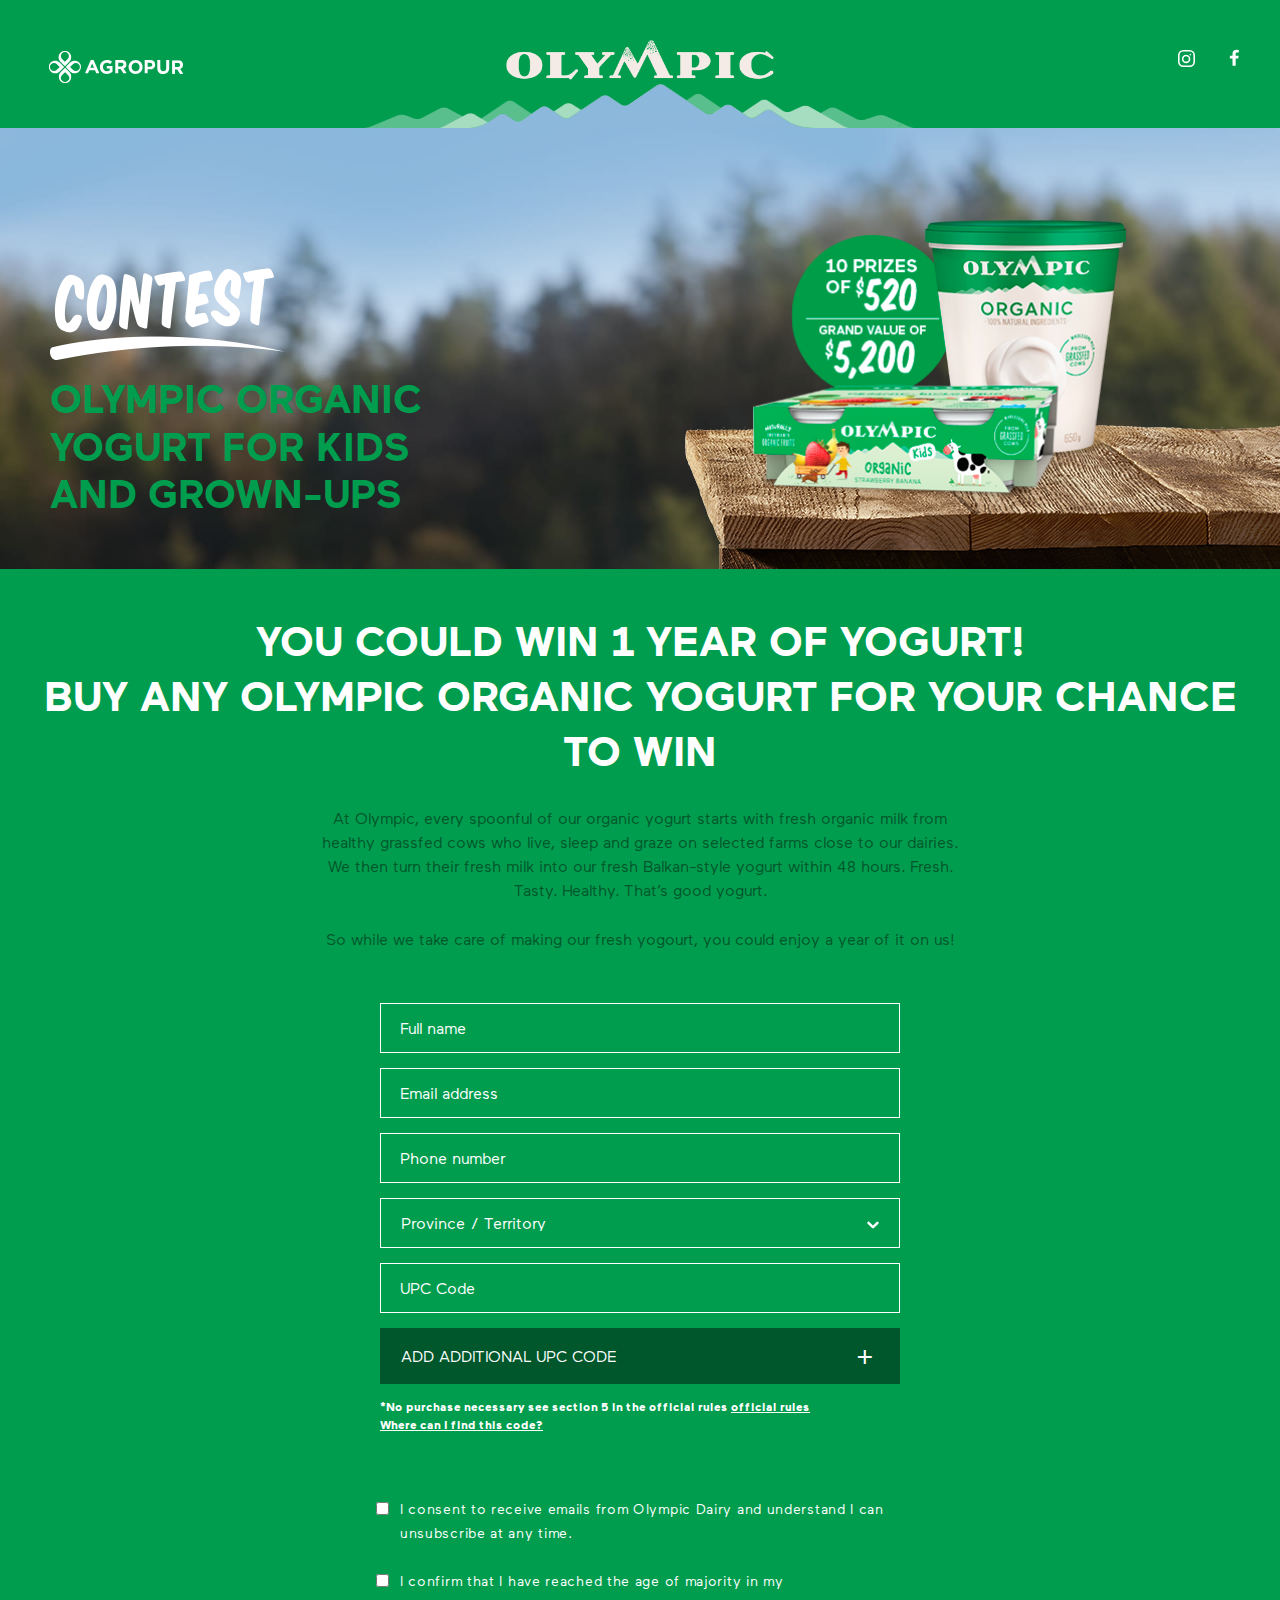
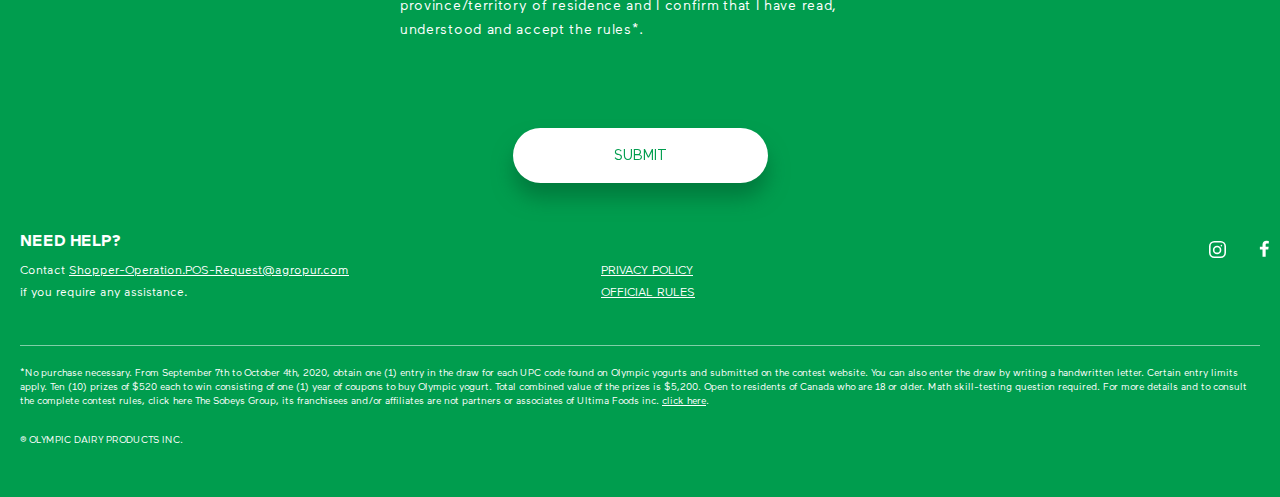
==== en/index.html @ 2773950c "update =)" ====
<!DOCTYPE html>
<html lang="en">
  <head>
  <!-- Global site tag (gtag.js) - Google Analytics -->
  <script async src="https://www.googletagmanager.com/gtag/js?id=UA-141666870-2"></script>
  <script>
    window.dataLayer = window.dataLayer || [];
    function gtag(){dataLayer.push(arguments);}
    gtag('js', new Date());

    gtag('config', 'UA-141666870-2');
  </script>

  <meta charset="utf-8">
  <meta http-equiv="X-UA-Compatible" content="IE=edge"/>
  <meta name="viewport" content="width=device-width, initial-scale=1"/>
  <meta name="description" content="You could win 1 year of yogurt!">
  <title>Olympic Organic - Win 1 year of yogurt!</title>

  <meta property="og:title" content="You could win 1 year of yogurt!"/>
  <meta property="og:description" content="Olympic Organic - Win 1 year of yogurt!"/>
  <meta property="og:url" content="">
  <meta property="og:type" content="article"/>
  <meta property="og:site_name" content="Olympic Organic - Win 1 year of yogurt!"/>
  <meta name="twitter:card" content="summary" />

  <link rel="stylesheet" href="../css/app.css"/>
  <link rel="icon" type="image/x-icon" href="../img/favicon.ico?v2"/>




  <script src="https://oss.maxcdn.com/html5shiv/3.7.3/html5shiv.min.js"></script>
  <script src="https://oss.maxcdn.com/respond/1.4.2/respond.min.js"></script>
  <script src="https://www.google.com/recaptcha/api.js?hl=en" async defer></script>

</head>


  <body>
    <section class="header-wrapper">

  <div class="header-content-wrapper">
    <div class="content header-content">
      <div class="logo-agropur">
        <svg
  width="192"
  height="46"
  xmlns="http://www.w3.org/2000/svg"
  xmlns:xlink="http://www.w3.org/1999/xlink"
>
  <defs>
    <path id="a" d="M.136.034h18.186V22H.136z"/>
    <path id="c" d="M.085.358h15.8v19.558H.085z"/>
  </defs>
  <g fill="none" fill-rule="evenodd">
    <path d="M43.331 16.636c-3.559-3.515-9.329-3.515-12.887 0L24 23l6.444 6.364c3.558 3.515 9.328 3.515 12.887 0a8.922 8.922 0 0 0 0-12.728m-8.832 10.438L30.375 23l4.124-4.073c2.278-2.25 5.972-2.25 8.25 0a5.71 5.71 0 0 1 0 8.147c-2.278 2.25-5.972 2.25-8.25 0M16.636 2.669c-3.515 3.559-3.515 9.329 0 12.887L23 22l6.364-6.444c3.515-3.559 3.515-9.328 0-12.887a8.922 8.922 0 0 0-12.728 0M27.074 11.5L23 15.625l-4.073-4.124c-2.25-2.278-2.25-5.972 0-8.25a5.71 5.71 0 0 1 8.147 0c2.25 2.278 2.25 5.97 0 8.249M2.669 29.364c3.559 3.515 9.329 3.515 12.887 0L22 23l-6.444-6.364c-3.558-3.515-9.328-3.515-12.887 0a8.921 8.921 0 0 0 0 12.728m8.832-10.438L15.625 23l-4.124 4.073c-2.278 2.25-5.972 2.25-8.25 0a5.71 5.71 0 0 1 0-8.147c2.278-2.25 5.972-2.25 8.25 0" fill="#FEFEFE"/>
    <g transform="translate(14 24)">
      <mask id="b" fill="#fff">
        <use xlink:href="#a"/>
      </mask>
      <path d="M15.658 19.335a9.102 9.102 0 0 0 0-12.867L9.23.034l-6.43 6.434a9.102 9.102 0 0 0 0 12.867 9.088 9.088 0 0 0 12.86 0M5.112 10.517L9.23 6.4l4.115 4.118a5.827 5.827 0 0 1 0 8.237 5.818 5.818 0 0 1-8.23 0 5.827 5.827 0 0 1 0-8.237" fill="#FEFEFE" mask="url(#b)"/>
    </g>
    <path d="M64.018 13L71.96 31.33a.483.483 0 0 1-.452.671h-3.705l-1.77-4.26h-8.179L56.087 32h-3.595a.483.483 0 0 1-.452-.671L59.982 13h4.036zm.495 11.049l-2.567-6.161-2.572 6.16h5.14zM73 23.055V23C73 17.504 77.183 13 82.904 13c3.402 0 5.453.941 7.422 2.654l-2.317 2.858a.475.475 0 0 1-.67.067c-1.315-1.055-2.57-1.657-4.569-1.657-3.023 0-5.425 2.737-5.425 6.023V23c0 3.538 2.375 6.133 5.722 6.133 1.51 0 2.86-.386 3.912-1.16V25.21h-4.182v-3.673H91v8.397C89.057 31.62 86.385 33 82.93 33 77.05 33 73 28.773 73 23.055M95 13h8.691c2.417 0 4.291.678 5.54 1.926 1.06 1.06 1.63 2.552 1.63 4.344v.055c0 3.065-1.656 4.993-4.075 5.887l4.129 6.033c.22.32-.01.755-.399.755h-3.973l-4.074-6.08h-3.287V32H95V13zm8.418 9.23c2.039 0 3.205-1.086 3.205-2.689v-.054c0-1.79-1.25-2.715-3.285-2.715h-4.156v5.457h4.236zM114 23.055V23c0-5.495 4.22-9.999 10.027-9.999 5.807 0 9.973 4.448 9.973 9.945V23C134 28.498 129.78 33 123.972 33c-5.805 0-9.972-4.449-9.972-9.945m15.672 0V23c0-3.314-2.364-6.077-5.7-6.077-3.332 0-5.644 2.707-5.644 6.023V23c0 3.316 2.364 6.077 5.699 6.077 3.334 0 5.645-2.707 5.645-6.02M137 13h7.743c4.522 0 7.257 2.687 7.257 6.569v.053c0 4.398-3.412 6.678-7.664 6.678h-3.166V32H137V13zm7.473 9.58c2.085 0 3.302-1.249 3.302-2.876v-.055c0-1.873-1.3-2.877-3.384-2.877h-3.221v5.809h3.303zM155 24.253V13h4.292v11.139c0 3.207 1.588 4.867 4.208 4.867 2.621 0 4.207-1.603 4.207-4.727V13H172v11.11c0 5.965-3.315 8.89-8.554 8.89-5.243 0-8.446-2.954-8.446-8.747" fill="#FEFEFE"/>
    <g transform="translate(176 13)">
        <mask id="d" fill="#fff">
          <use xlink:href="#c"/>
        </mask>
      <path d="M.085.358h8.582c2.387 0 4.238.698 5.473 1.982 1.046 1.091 1.609 2.628 1.609 4.472v.057c0 3.155-1.635 5.14-4.024 6.06l4.076 6.21c.217.33-.01.777-.394.777h-3.922l-4.026-6.259H4.213v6.26H.085V.357zm8.314 9.5c2.013 0 3.165-1.117 3.165-2.767v-.055c0-1.844-1.236-2.795-3.245-2.795H4.213V9.86H8.4z" fill="#FEFEFE" mask="url(#d)"/>
    </g>
  </g>
</svg>

      </div>

      <img
        class="hero-logo"
        src="../img/logo-olympic.png"
        alt="Olympic logo"
      >

      <div class="hero-nav">
        <a
          class="icon-ig"
          href="https://www.instagram.com/olympic_dairy/?hl=en"
          target="_blank"
        >
          <svg
  width="100%"
  height="100%"
  viewBox="0 0 32 32"
  preserveAspectRatio="xMaxYMax"
>
  <defs>
    <style>
      .white{ fill:#fff; }
    </style>
  </defs>
  <path class="white" d="M19.69,8H13.31A5.31,5.31,0,0,0,8,13.31v6.38A5.31,5.31,0,0,0,13.31,25h6.38A5.31,5.31,0,0,0,25,19.69V13.31A5.31,5.31,0,0,0,19.69,8Zm3.72,11.69a3.74,3.74,0,0,1-3.72,3.72H13.31a3.74,3.74,0,0,1-3.72-3.72V13.31a3.74,3.74,0,0,1,3.72-3.72h6.38a3.74,3.74,0,0,1,3.72,3.72Z"/>
  <path class="white" d="M16.11,12.64a4.25,4.25,0,1,0,4.25,4.25A4.25,4.25,0,0,0,16.11,12.64Zm0,6.9a2.66,2.66,0,1,1,2.66-2.65A2.65,2.65,0,0,1,16.11,19.54Z"/>
  <circle class="white" cx="20.36" cy="12.64" r="0.77"/>
</svg>

        </a>
        <a
          class="icon-fb"
          href="https://www.facebook.com/OlympicDairy"
          target="_blank"
        >
          <svg
  width="100%"
  height="100%"
  viewBox="0 0 32 32"
  preserveAspectRatio="xMaxYMax"
>
  <defs>
    <style>
      .white { fill:#fff; fill-rule:evenodd; }
    </style>
  </defs>
  <path class="white" d="M20.8,7.9v2.54H19.18c-1.27,0-1.51.56-1.51,1.38v1.82h3l-.41,2.85H17.67v7.29H14.51v-7.3H11.88V13.64h2.63v-2.1c0-2.43,1.6-3.76,3.94-3.76a20.89,20.89,0,0,1,2.35.12Z"/>
</svg>

        </a>
      </div>
    </div>
  </div>


  <div class="content">

    <div
      class="k-thx-bye d-none"
      data-confirmation
    >
      <h1 class="confirmation-heading">
        <img
          class="thank-you-raster"
          src="../img/hero-thank-you.png"
          alt="Thank you for your entry"
        />
      </h1>
      <div class="confirmation-subheading">
        Your inscription is being submitted. Good luck!
      </div>
      <a
        class="agropur-btn discover-cta"
        href="https://www.olympicdairy.com/home"
      >
        Purchase more Olympic Organic yogurt for even more chances to win
      </a>
    </div>

  </div>


  <div class="products-display">

    <div data-toggle class="hero-wrapper">
      <h1 class="hero-heading">
        <img
          class="hero-heading-img"
          src="../img/hero-banner-heading01.png"
          alt="olympic organic yogurt for kids and grown-ups"
        >
        <span>
          olympic organic yogurt for kids and grown-ups
        </span>
      </h1>
    </div>
    <div class="yogurt-pots-container">
      <img
        class="yogurt-pots"
        src="../img/hero-banner-products02.png"
        alt="Pots of Olympic yogurt aligned on wooden planks"
      />
      <div class="planks"></div>
    </div>
  </div>

</section>


    <section class="content tagline-container" data-toggle>
  <div class="tagline tagline-01">
    YOU COULD WIN 1 YEAR OF YOGURT!
  </div>
  <div class="tagline tagline-02">
    BUY ANY OLYMPIC ORGANIC YOGURT FOR YOUR CHANCE TO WIN
  </div>
  <div class="tagline tagline-03">

  </div>


  <p class="long-tagline">
    At Olympic, every spoonful of our organic yogurt starts with fresh organic milk from healthy grassfed cows who live, sleep and graze on selected farms close to our dairies. We then turn their fresh milk into our fresh Balkan-style yogurt within 48 hours. Fresh. Tasty. Healthy. That’s good yogurt.
  </p>
   <p class="long-tagline">
    So while we take care of making our fresh yogourt, you could enjoy a year of it on us!
  </p>
  <p class="long-tagline long-tagline-01">

  </p>
  <p class="long-tagline long-tagline-02">

  </p>
</section>


    <section class="content form-wrapper" data-toggle>
      <div class="form container">
        <form
  id="contestForm"
  name="olympicContestForm"
  class="validate"
  autocomplete="off"
  action="/"
  method="POST"
  data-num-upc-fields-visible="1"
  data-netlify-recaptcha="true"
  data-netlify="true"
>

  <fieldset class="form-group col-12 p-md-0">
    <input
      type="text"
      id="fullName"
      name="fullName"
      class="form-control"
      required
    >
    <label class="form-control-placeholder" for="fullName">Full name</label>
  </fieldset>



  <fieldset class="form-group col-12 p-md-0">
    <input
      type="email"
      id="emailAddress"
      name="emailAddress"
      class="form-control email"
      required
    >
    <label class="form-control-placeholder" for="emailAddress">Email address</label>
  </fieldset>



  <fieldset class="form-group col-12 p-md-0">
    <input
      type="text"
      id="phoneNumber"
      name="phoneNumber"
      class="form-control"
      pattern="^[\+]?[(]?[0-9]{3}[)]?[-\s\.]?[0-9]{3}[-\s\.]?[0-9]{4,6}$"
      title="Invalid phone number"
      required
    >
    <label class="form-control-placeholder" for="phoneNumber">Phone number</label>
  </fieldset>



  <fieldset class="form-group col-12 p-md-0">
    <select
      id="provinceName"
      name="province"
      class="form-control province-select"
      required
    >
      <option selected="selected" disabled="disabled" value="">
        Province / Territory
      </option>
      <option value="AB">Alberta</option>
      <option value="BC">British Columbia</option>
      <option value="MB">Manitoba</option>
      <option value="NB">New Brunswick</option>
      <option value="NL">Newfoundland and Labrador</option>
      <option value="NS">Nova Scotia</option>
      <option value="ON">Ontario</option>
      <option value="PE">Prince Edward Island</option>
      <option value="SK">Saskatchewan</option>
      <option value="NT">Northwest Territories</option>
      <option value="NU">Nunavut</option>
      <option value="YT">Yukon</option>
      <option value="QC">Quebec</option>
    </select>
  </fieldset>



  <fieldset class="form-group col-12 p-md-0">
    <input
      type="text"
      id="upcCode0"
      name="upcCode0"
      class="form-control upc-code-input"
      required
      aria-describedby="upcDescription"
    >
    <label
      class="form-control-placeholder"
      for="upcCode0"
    >UPC Code</label>
    <div id="upcDescription" class="sr-only">The UPC code is located on the packaging of your Olympic Organic product as seen in the image below.  The exact location may vary based on the item of purchase. Simply copy all 12 numbers into the entry form.</div>
  </fieldset>



  <div
    id="additionalUpcContainer"
    class="form-group col-12 p-md-0"
  >
    <fieldset
      class="form-group col-12 p-x-0 mt4 hidden-upc"
      id="hiddenUPC1"
    >
      <input
        type="text"
        id="upcCode1"
        name="upcCode1"
        class="form-control upc-code-input"
        aria-describedby="upcDescription"
      >
      <label
        class="form-control-placeholder"
        for="upcCode1"
      >Additional UPC Code #1</label>
    </fieldset>
    <fieldset
      class="form-group col-12 p-x-0 mt4 hidden-upc"
      id="hiddenUPC2"
    >
      <input
        type="text"
        id="upcCode2"
        name="upcCode2"
        class="form-control upc-code-input"
        aria-describedby="upcDescription"
      >
      <label
        class="form-control-placeholder"
        for="upcCode2"
      >Additional UPC Code #2</label>
    </fieldset>
    <fieldset
      class="form-group col-12 p-x-0 mt4 hidden-upc"
      id="hiddenUPC3"
    >
      <input
        type="text"
        id="upcCode3"
        name="upcCode3"
        class="form-control upc-code-input"
        aria-describedby="upcDescription"
      >
      <label
        class="form-control-placeholder"
        for="upcCode3"
      >Additional UPC Code #3</label>
    </fieldset>
  </div>
  <fieldset
    class="form-group col-12 p-md-0"
    id="addUpcCodeContainer"
  >
    <button
      type="button"
      id="addUpcCode"
      class="btn agropur-btn add-upc-code-btn"
    >
      <span class="label">Add additional UPC code</span>
      <span class="plus-icon">+</span>
    </button>
  </fieldset>



  <div class="form-group col-12 p-md-0 additional-help">
    <div
      id="upcCodeHelp"
      class="no-purchase-necessary"
    >
      *No purchase necessary see section 5 in the official rules
      <a href="/files/olympic-contest-rules-en.pdf">official rules</a>
    </div>
    <div
      tabindex="0"
      class="help-message"
      data-toggle="tooltip"
      data-placement="bottom"
      title="The UPC code is located on the packaging of your Olympic Organic product as seen in the image below.  The exact location may vary based on the item of purchase. Simply copy all 12 numbers into the entry form. <br><div class='text-center pt-3'><img src='../img/upc.png' /></span> "
    >Where can I find this code?</div>
  </div>



  <div class="captcha-container">
    <div
      id="gRecaptcha"
      class="g-recaptcha"
      data-sitekey="6Lf3IbAUAAAAAP-q4TpZBT5dZRCLkTZSFWK0sGec"
      data-theme="dark"
    ></div>
    <div class="captcha-error error-message">
      This field is required
    </div>
  </div>



  <fieldset class="check-container col-12 px-md-0">

    <div class="form-check">
      <input
        type="checkbox"
        id="subscribeCheck"
        name="subscribeCheck"
        value="true"
        class="form-check-input"
      />
      <label class="form-check-label" for="subscribeCheck">
        I consent to receive emails from Olympic Dairy and understand I can unsubscribe at any time.
      </label>
    </div>



    <div class="form-check">
      <input
        type="checkbox"
        id="rulesCheck"
        name="rulesCheck"
        value="true"
        class="form-check-input"
        required
      />
      <label class="form-check-label" for="rulesCheck">
        I confirm that I have reached the age of majority in my province/territory of residence and I confirm that I have read, understood and accept the rules*.
      </label>
    </div>

  </fieldset>



  <input
    class="hidden"
    type="text"
    id="language"
    name="language"
    value="en"
  />



  <div class="form-group col-12 p-md-0 submit-entry-container">
    <button
      type="submit"
      id="submitEntry"
      class="btn agropur-btn"
    >Submit</button>
  </div>

</form>

      </div>
    </section>

    <footer class="footer-wrapper">
  <div class="content">

    <div class="footer-nav">


      <div class="footer-column col-40-percent need-help-col">
        <h2 class="need-help-heading">Need help?</h2>
        <small class="need-help-text">
          <span>Contact <a href="mailto:Shopper-Operation.POS-Request@agropur.com">Shopper-Operation.POS-Request@agropur.com</a></span>
          <span>if you require any assistance.</span>
        </small>
      </div>



      <div class="footer-column col-40-percent admin-links">
        <ul class="link-list">
          <li class="list-item">
            <a href="https://www.olympicdairy.com/privacy" class="footer-link" target="_blank">Privacy Policy</a>
          </li>
          <li class="list-item">
            <a href="/files/olympic-contest-rules-en.pdf" class="footer-link">Official Rules</a>
          </li>
        </ul>
      </div>



      <div class="footer-column col-20-percent social-col">
        <ul class="link-list">
          <li class="list-item">
            <a
              href="https://www.instagram.com/olympic_dairy/?hl=en"
              target="_blank"
              class="social-link"
            >
              <svg
  width="100%"
  height="100%"
  viewBox="0 0 32 32"
  preserveAspectRatio="xMaxYMax"
>
  <defs>
    <style>
      .white{ fill:#fff; }
    </style>
  </defs>
  <path class="white" d="M19.69,8H13.31A5.31,5.31,0,0,0,8,13.31v6.38A5.31,5.31,0,0,0,13.31,25h6.38A5.31,5.31,0,0,0,25,19.69V13.31A5.31,5.31,0,0,0,19.69,8Zm3.72,11.69a3.74,3.74,0,0,1-3.72,3.72H13.31a3.74,3.74,0,0,1-3.72-3.72V13.31a3.74,3.74,0,0,1,3.72-3.72h6.38a3.74,3.74,0,0,1,3.72,3.72Z"/>
  <path class="white" d="M16.11,12.64a4.25,4.25,0,1,0,4.25,4.25A4.25,4.25,0,0,0,16.11,12.64Zm0,6.9a2.66,2.66,0,1,1,2.66-2.65A2.65,2.65,0,0,1,16.11,19.54Z"/>
  <circle class="white" cx="20.36" cy="12.64" r="0.77"/>
</svg>

            </a>
          </li>
          <li class="list-item">
            <a
              href="https://www.facebook.com/OlympicDairy"
              target="_blank"
              class="social-link"
            >
              <svg
  width="100%"
  height="100%"
  viewBox="0 0 32 32"
  preserveAspectRatio="xMaxYMax"
>
  <defs>
    <style>
      .white { fill:#fff; fill-rule:evenodd; }
    </style>
  </defs>
  <path class="white" d="M20.8,7.9v2.54H19.18c-1.27,0-1.51.56-1.51,1.38v1.82h3l-.41,2.85H17.67v7.29H14.51v-7.3H11.88V13.64h2.63v-2.1c0-2.43,1.6-3.76,3.94-3.76a20.89,20.89,0,0,1,2.35.12Z"/>
</svg>

            </a>
          </li>
        </ul>
      </div>


    </div>

    <div class="footer-small-print-container">
      <small class="footer-small-print">
         *No purchase necessary. From September 7th to October 4th, 2020, obtain one (1) entry in the draw for each UPC code found on Olympic yogurts and submitted on the contest website. You can also enter the draw by writing a handwritten letter. Certain entry limits apply. Ten (10) prizes of $520 each to win consisting of one (1) year of coupons to buy Olympic yogurt. Total combined value of the prizes is $5,200. Open to residents of Canada who are 18 or older. Math skill-testing question required. For more details and to consult the complete contest rules, click here The Sobeys Group, its franchisees and/or affiliates are not partners or associates of Ultima Foods inc. <a href="/files/olympic-contest-rules-en.pdf">click here</a>.
      </small>
      <small class="footer-copyrights">
        ® Olympic Dairy Products Inc.
      </small>
    </div>

  </div>
</footer>


    <script src="../js/vendor.js"></script>
    <script src="../js/app.js"></script>
  </body>
</html>
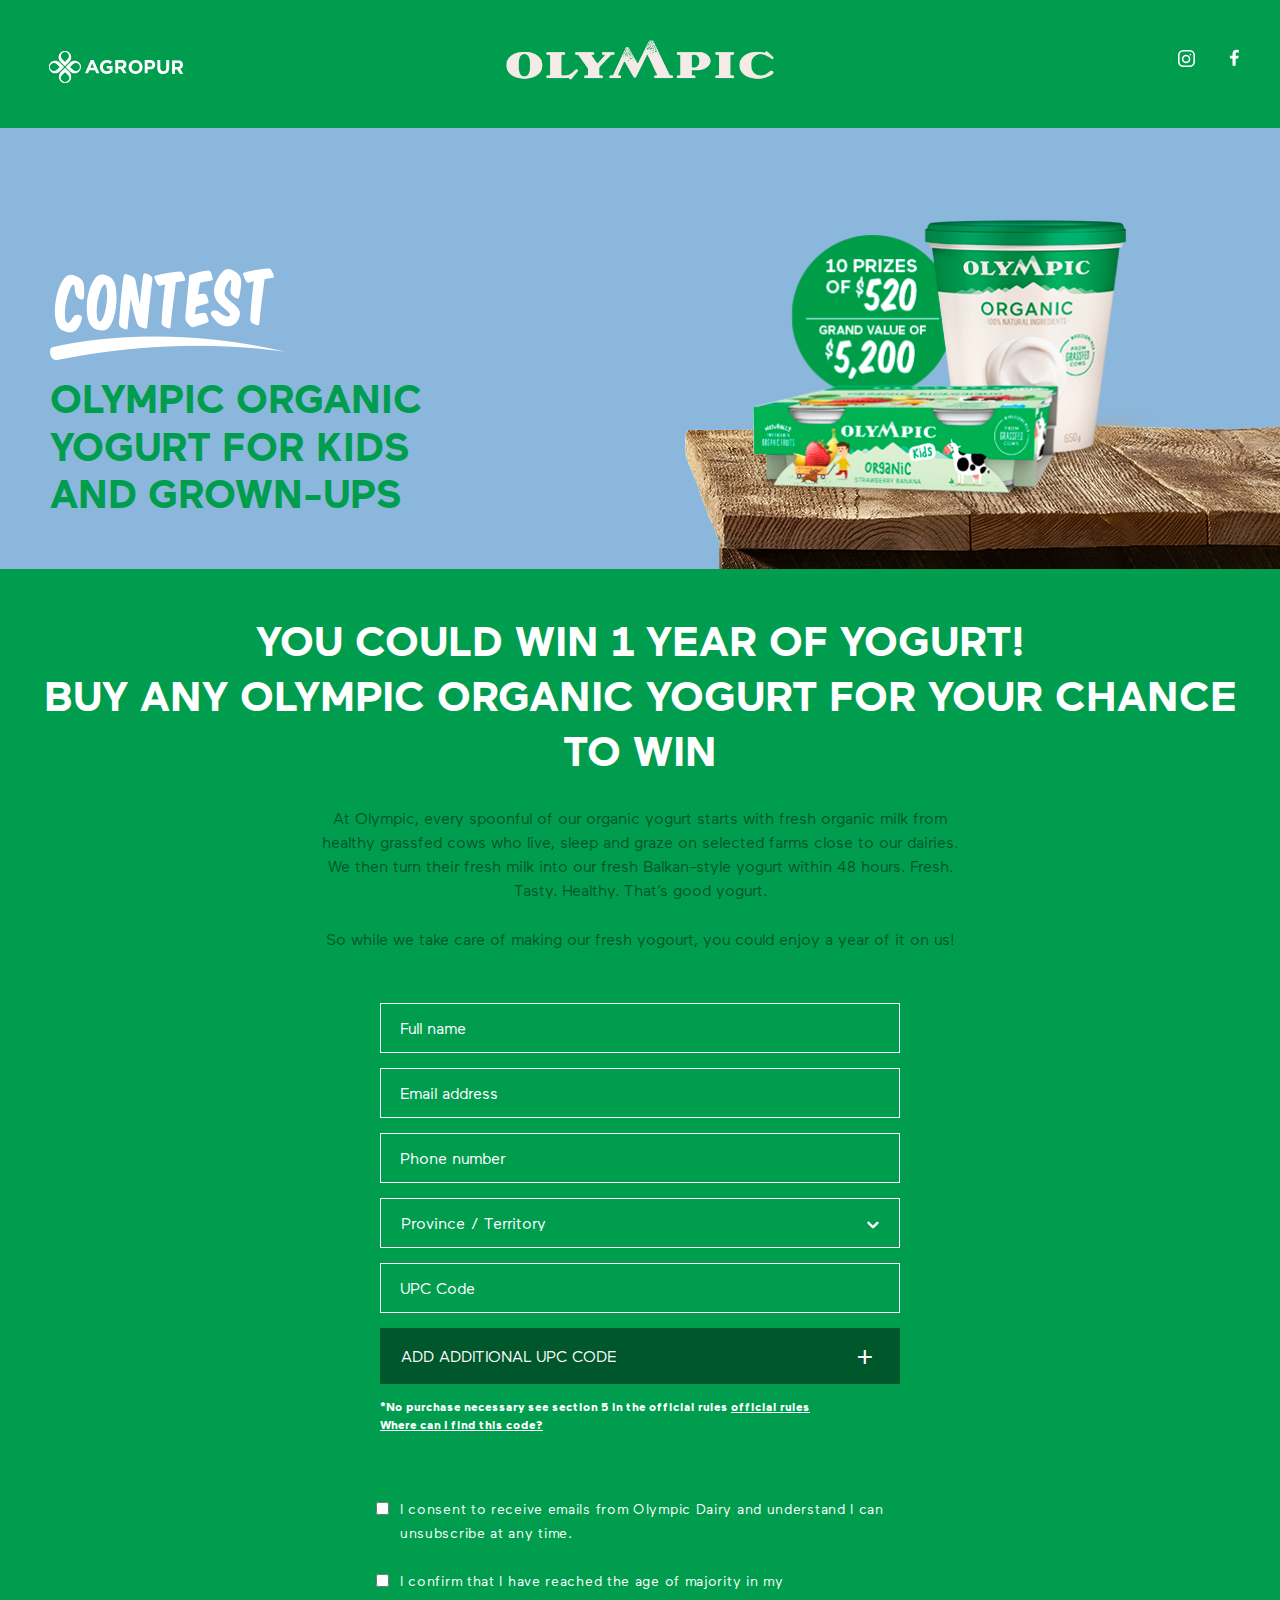
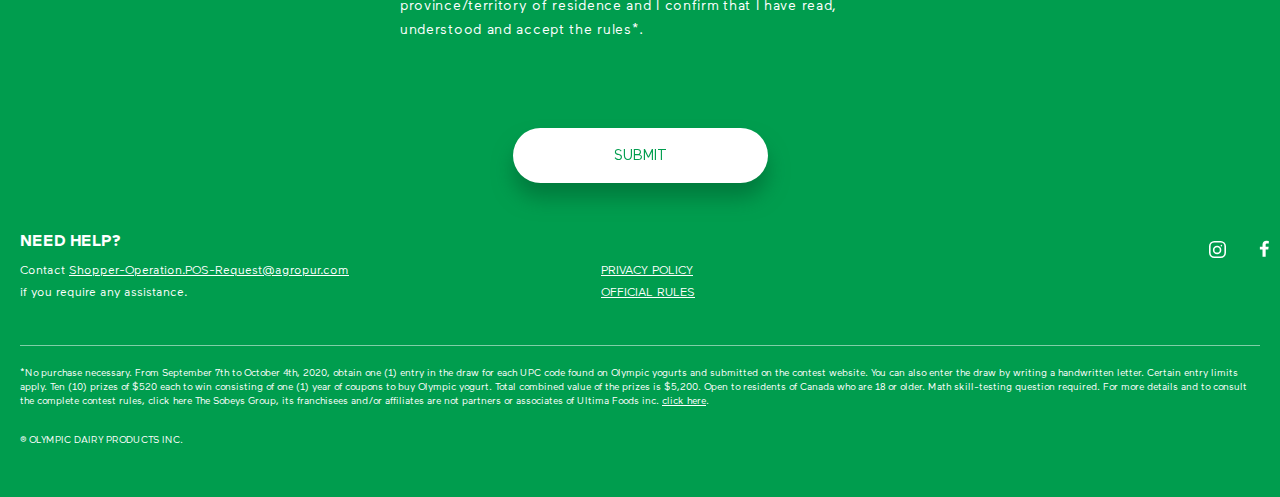
==== commit 9304a8e8: "updated =)" ====
--- a/en/index.html
+++ b/en/index.html
@@ -27,19 +27,19 @@
   <link rel="stylesheet" href="../css/app.css"/>
   <link rel="icon" type="image/x-icon" href="../img/favicon.ico?v2"/>
 
-
-
-
+  
+  
+  
   <script src="https://oss.maxcdn.com/html5shiv/3.7.3/html5shiv.min.js"></script>
   <script src="https://oss.maxcdn.com/respond/1.4.2/respond.min.js"></script>
   <script src="https://www.google.com/recaptcha/api.js?hl=en" async defer></script>
-
+  
 </head>
 
 
   <body>
     <section class="header-wrapper">
-
+  
   <div class="header-content-wrapper">
     <div class="content header-content">
       <div class="logo-agropur">
@@ -125,10 +125,10 @@
       </div>
     </div>
   </div>
-
+  
 
   <div class="content">
-
+    
     <div
       class="k-thx-bye d-none"
       data-confirmation
@@ -150,12 +150,12 @@
         Purchase more Olympic Organic yogurt for even more chances to win
       </a>
     </div>
-
-  </div>
-
-
+    
+  </div>
+
+  
   <div class="products-display">
-
+    
     <div data-toggle class="hero-wrapper">
       <h1 class="hero-heading">
         <img
@@ -177,7 +177,7 @@
       <div class="planks"></div>
     </div>
   </div>
-
+  
 </section>
 
 
@@ -189,7 +189,7 @@
     BUY ANY OLYMPIC ORGANIC YOGURT FOR YOUR CHANCE TO WIN
   </div>
   <div class="tagline tagline-03">
-
+    
   </div>
 
 
@@ -200,10 +200,10 @@
     So while we take care of making our fresh yogourt, you could enjoy a year of it on us!
   </p>
   <p class="long-tagline long-tagline-01">
-
+    
   </p>
   <p class="long-tagline long-tagline-02">
-
+    
   </p>
 </section>
 
@@ -221,7 +221,7 @@
   data-netlify-recaptcha="true"
   data-netlify="true"
 >
-
+  
   <fieldset class="form-group col-12 p-md-0">
     <input
       type="text"
@@ -232,9 +232,9 @@
     >
     <label class="form-control-placeholder" for="fullName">Full name</label>
   </fieldset>
-
-
-
+  
+
+  
   <fieldset class="form-group col-12 p-md-0">
     <input
       type="email"
@@ -245,9 +245,9 @@
     >
     <label class="form-control-placeholder" for="emailAddress">Email address</label>
   </fieldset>
-
-
-
+  
+
+  
   <fieldset class="form-group col-12 p-md-0">
     <input
       type="text"
@@ -260,9 +260,9 @@
     >
     <label class="form-control-placeholder" for="phoneNumber">Phone number</label>
   </fieldset>
-
-
-
+  
+
+  
   <fieldset class="form-group col-12 p-md-0">
     <select
       id="provinceName"
@@ -288,9 +288,9 @@
       <option value="QC">Quebec</option>
     </select>
   </fieldset>
-
-
-
+  
+
+  
   <fieldset class="form-group col-12 p-md-0">
     <input
       type="text"
@@ -306,9 +306,9 @@
     >UPC Code</label>
     <div id="upcDescription" class="sr-only">The UPC code is located on the packaging of your Olympic Organic product as seen in the image below.  The exact location may vary based on the item of purchase. Simply copy all 12 numbers into the entry form.</div>
   </fieldset>
-
-
-
+  
+
+  
   <div
     id="additionalUpcContainer"
     class="form-group col-12 p-md-0"
@@ -375,9 +375,9 @@
       <span class="plus-icon">+</span>
     </button>
   </fieldset>
-
-
-
+  
+
+  
   <div class="form-group col-12 p-md-0 additional-help">
     <div
       id="upcCodeHelp"
@@ -394,9 +394,9 @@
       title="The UPC code is located on the packaging of your Olympic Organic product as seen in the image below.  The exact location may vary based on the item of purchase. Simply copy all 12 numbers into the entry form. <br><div class='text-center pt-3'><img src='../img/upc.png' /></span> "
     >Where can I find this code?</div>
   </div>
-
-
-
+  
+
+  
   <div class="captcha-container">
     <div
       id="gRecaptcha"
@@ -408,11 +408,11 @@
       This field is required
     </div>
   </div>
-
-
-
+  
+
+  
   <fieldset class="check-container col-12 px-md-0">
-
+    
     <div class="form-check">
       <input
         type="checkbox"
@@ -425,9 +425,9 @@
         I consent to receive emails from Olympic Dairy and understand I can unsubscribe at any time.
       </label>
     </div>
-
-
-
+    
+
+    
     <div class="form-check">
       <input
         type="checkbox"
@@ -441,11 +441,11 @@
         I confirm that I have reached the age of majority in my province/territory of residence and I confirm that I have read, understood and accept the rules*.
       </label>
     </div>
-
-  </fieldset>
-
-
-
+    
+  </fieldset>
+  
+
+  
   <input
     class="hidden"
     type="text"
@@ -453,9 +453,9 @@
     name="language"
     value="en"
   />
-
-
-
+  
+
+  
   <div class="form-group col-12 p-md-0 submit-entry-container">
     <button
       type="submit"
@@ -463,7 +463,7 @@
       class="btn agropur-btn"
     >Submit</button>
   </div>
-
+  
 </form>
 
       </div>
@@ -474,7 +474,7 @@
 
     <div class="footer-nav">
 
-
+      
       <div class="footer-column col-40-percent need-help-col">
         <h2 class="need-help-heading">Need help?</h2>
         <small class="need-help-text">
@@ -482,9 +482,9 @@
           <span>if you require any assistance.</span>
         </small>
       </div>
-
-
-
+      
+
+      
       <div class="footer-column col-40-percent admin-links">
         <ul class="link-list">
           <li class="list-item">
@@ -495,9 +495,9 @@
           </li>
         </ul>
       </div>
-
-
-
+      
+
+      
       <div class="footer-column col-20-percent social-col">
         <ul class="link-list">
           <li class="list-item">
@@ -548,7 +548,7 @@
           </li>
         </ul>
       </div>
-
+      
 
     </div>
 
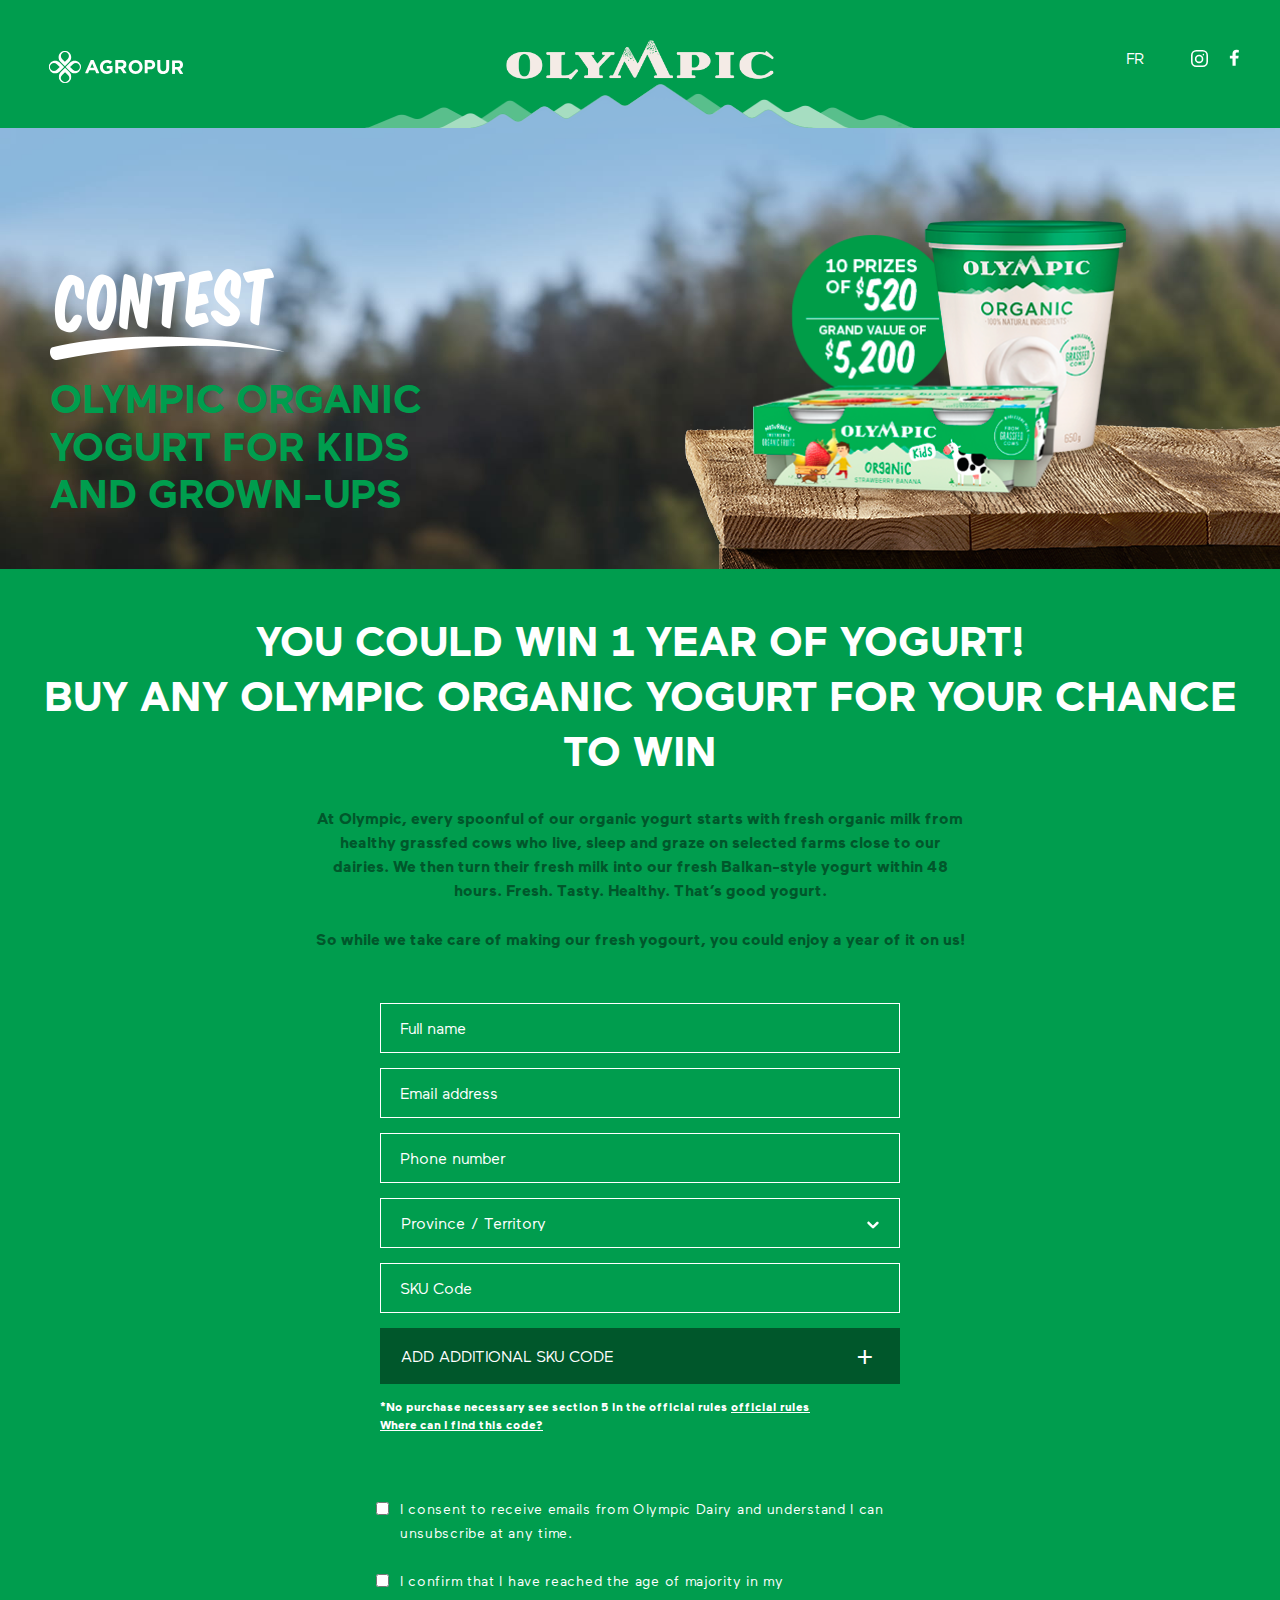
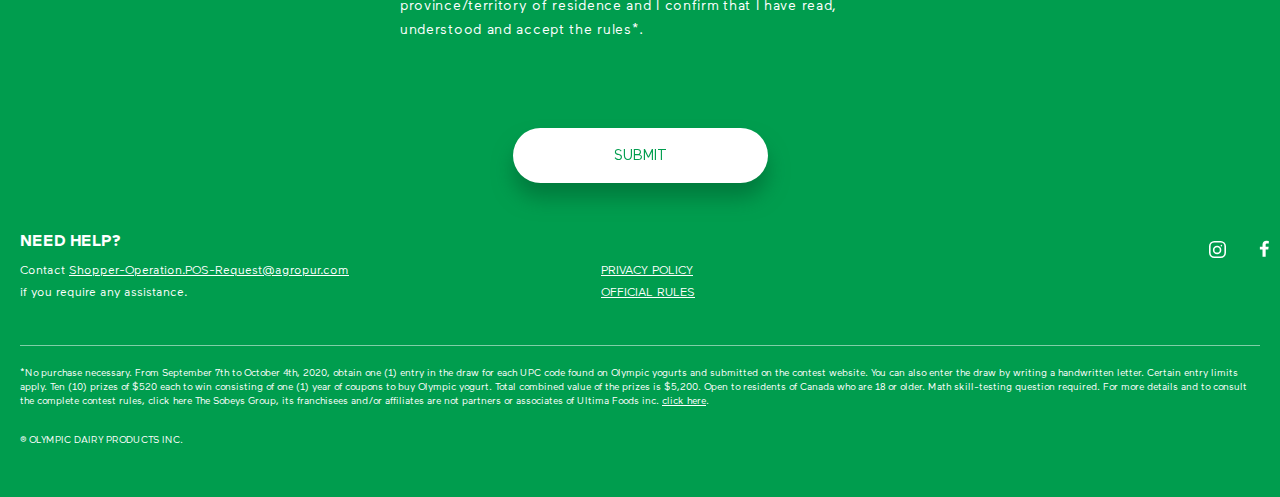
==== commit 0fbdd528: "Update" ====
--- a/en/index.html
+++ b/en/index.html
@@ -73,13 +73,18 @@
 
       </div>
 
+    <a href=" https://www.olympicdairy.com/home">
       <img
         class="hero-logo"
-        src="../img/logo-olympic.png"
+        src="/img/logo-olympic.png"
         alt="Olympic logo"
       >
+    </a>
 
       <div class="hero-nav">
+        <a class="text-link" href="/fr">
+        FR
+        </a>
         <a
           class="icon-ig"
           href="https://www.instagram.com/olympic_dairy/?hl=en"
@@ -136,7 +141,7 @@
       <h1 class="confirmation-heading">
         <img
           class="thank-you-raster"
-          src="../img/hero-thank-you.png"
+          src="/img/hero-thank-you.png"
           alt="Thank you for your entry"
         />
       </h1>
@@ -160,7 +165,7 @@
       <h1 class="hero-heading">
         <img
           class="hero-heading-img"
-          src="../img/hero-banner-heading01.png"
+          src="/img/hero-banner-heading01.png"
           alt="olympic organic yogurt for kids and grown-ups"
         >
         <span>
@@ -171,7 +176,7 @@
     <div class="yogurt-pots-container">
       <img
         class="yogurt-pots"
-        src="../img/hero-banner-products02.png"
+        src="/img/hero-banner-products02.png"
         alt="Pots of Olympic yogurt aligned on wooden planks"
       />
       <div class="planks"></div>
@@ -303,8 +308,8 @@
     <label
       class="form-control-placeholder"
       for="upcCode0"
-    >UPC Code</label>
-    <div id="upcDescription" class="sr-only">The UPC code is located on the packaging of your Olympic Organic product as seen in the image below.  The exact location may vary based on the item of purchase. Simply copy all 12 numbers into the entry form.</div>
+    >SKU Code</label>
+    <div id="upcDescription" class="sr-only">The SKU code is located on the packaging of your Olympic Organic product as seen in the image below.  The exact location may vary based on the item of purchase. Simply copy all 12 numbers into the entry form.</div>
   </fieldset>
   
 
@@ -327,7 +332,7 @@
       <label
         class="form-control-placeholder"
         for="upcCode1"
-      >Additional UPC Code #1</label>
+      >Additional SKU Code #1</label>
     </fieldset>
     <fieldset
       class="form-group col-12 p-x-0 mt4 hidden-upc"
@@ -343,7 +348,7 @@
       <label
         class="form-control-placeholder"
         for="upcCode2"
-      >Additional UPC Code #2</label>
+      >Additional SKU Code #2</label>
     </fieldset>
     <fieldset
       class="form-group col-12 p-x-0 mt4 hidden-upc"
@@ -359,7 +364,7 @@
       <label
         class="form-control-placeholder"
         for="upcCode3"
-      >Additional UPC Code #3</label>
+      >Additional SKU Code #3</label>
     </fieldset>
   </div>
   <fieldset
@@ -371,7 +376,7 @@
       id="addUpcCode"
       class="btn agropur-btn add-upc-code-btn"
     >
-      <span class="label">Add additional UPC code</span>
+      <span class="label">Add additional SKU code</span>
       <span class="plus-icon">+</span>
     </button>
   </fieldset>
@@ -391,7 +396,7 @@
       class="help-message"
       data-toggle="tooltip"
       data-placement="bottom"
-      title="The UPC code is located on the packaging of your Olympic Organic product as seen in the image below.  The exact location may vary based on the item of purchase. Simply copy all 12 numbers into the entry form. <br><div class='text-center pt-3'><img src='../img/upc.png' /></span> "
+      title="The SKU code is located on the packaging of your Olympic Organic product as seen in the image below.  The exact location may vary based on the item of purchase. Simply copy all 12 numbers into the entry form. <br><div class='text-center pt-3'><img src='../img/upc.png' /></span> "
     >Where can I find this code?</div>
   </div>
   
@@ -488,7 +493,7 @@
       <div class="footer-column col-40-percent admin-links">
         <ul class="link-list">
           <li class="list-item">
-            <a href="https://www.olympicdairy.com/privacy" class="footer-link" target="_blank">Privacy Policy</a>
+            <a href="https://www.olympicdairy.com/privacy-policy" class="footer-link" target="_blank">Privacy Policy</a>
           </li>
           <li class="list-item">
             <a href="/files/olympic-contest-rules-en.pdf" class="footer-link">Official Rules</a>
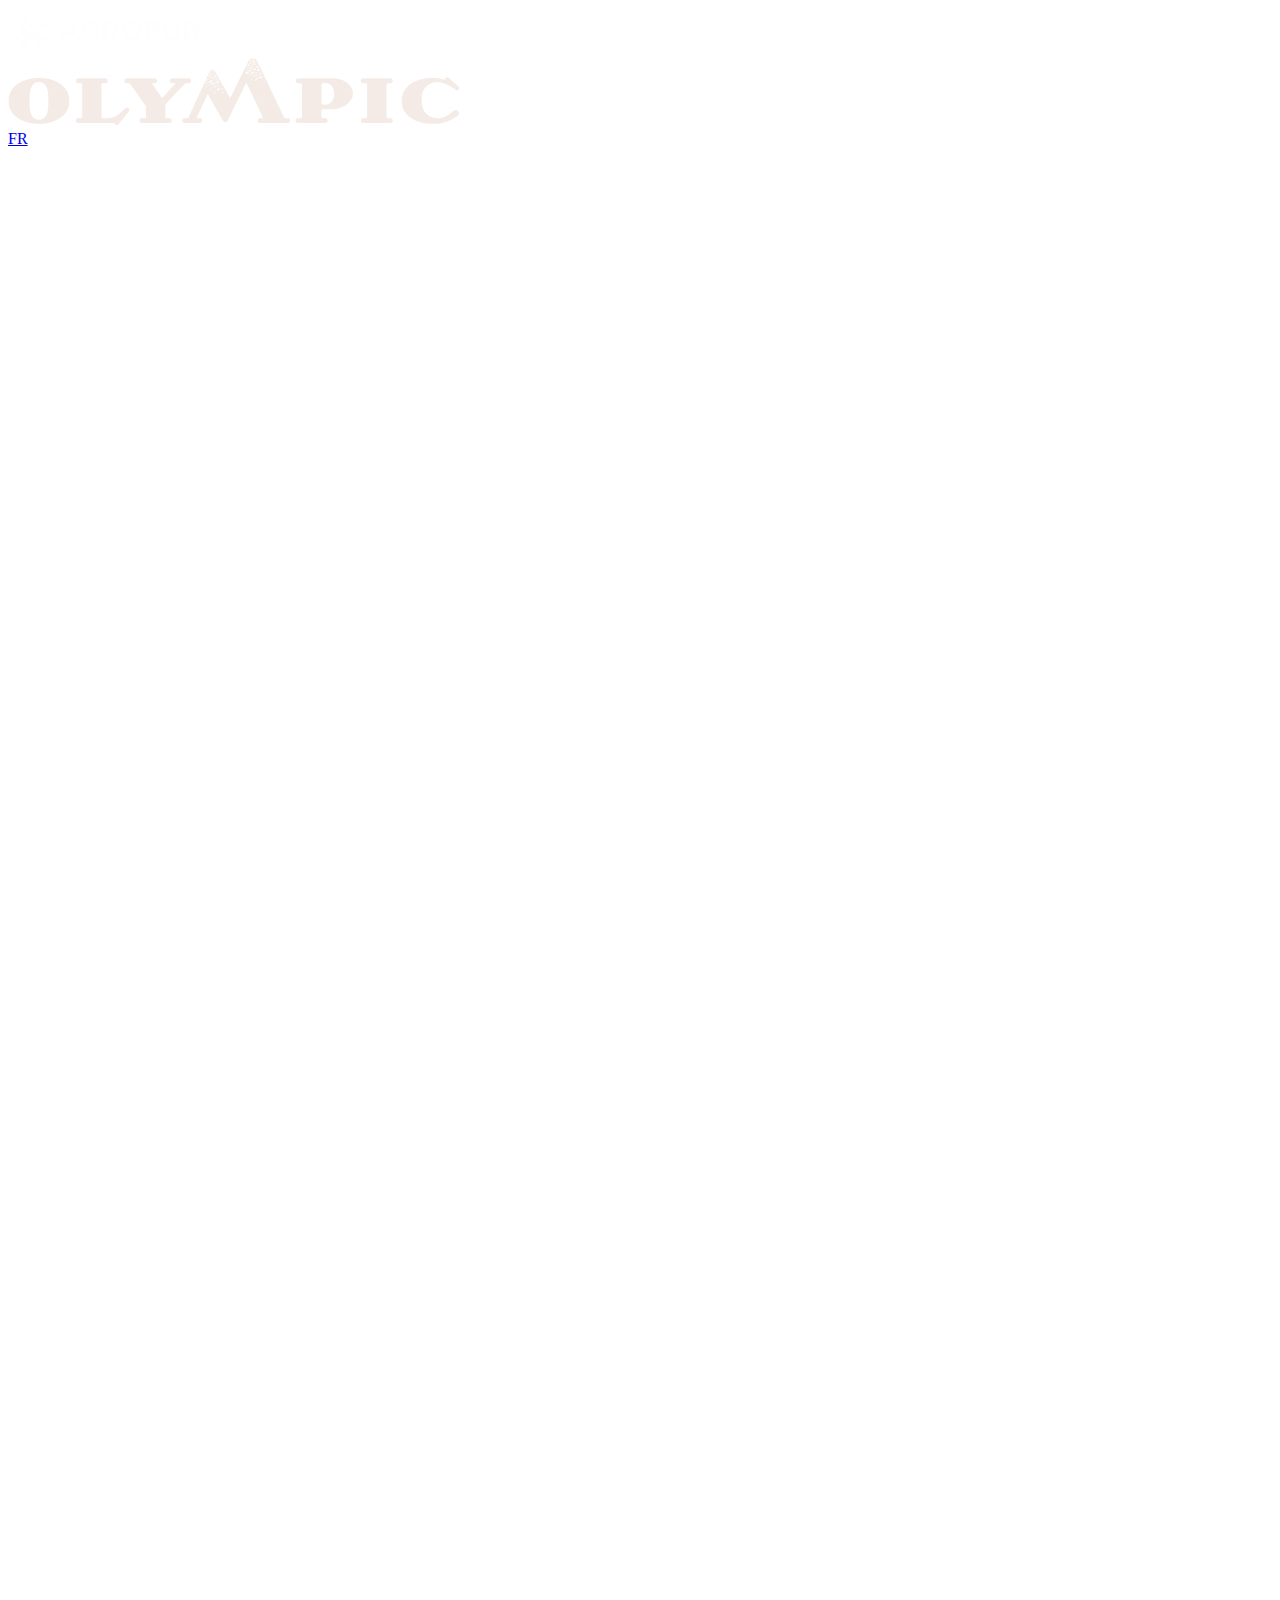
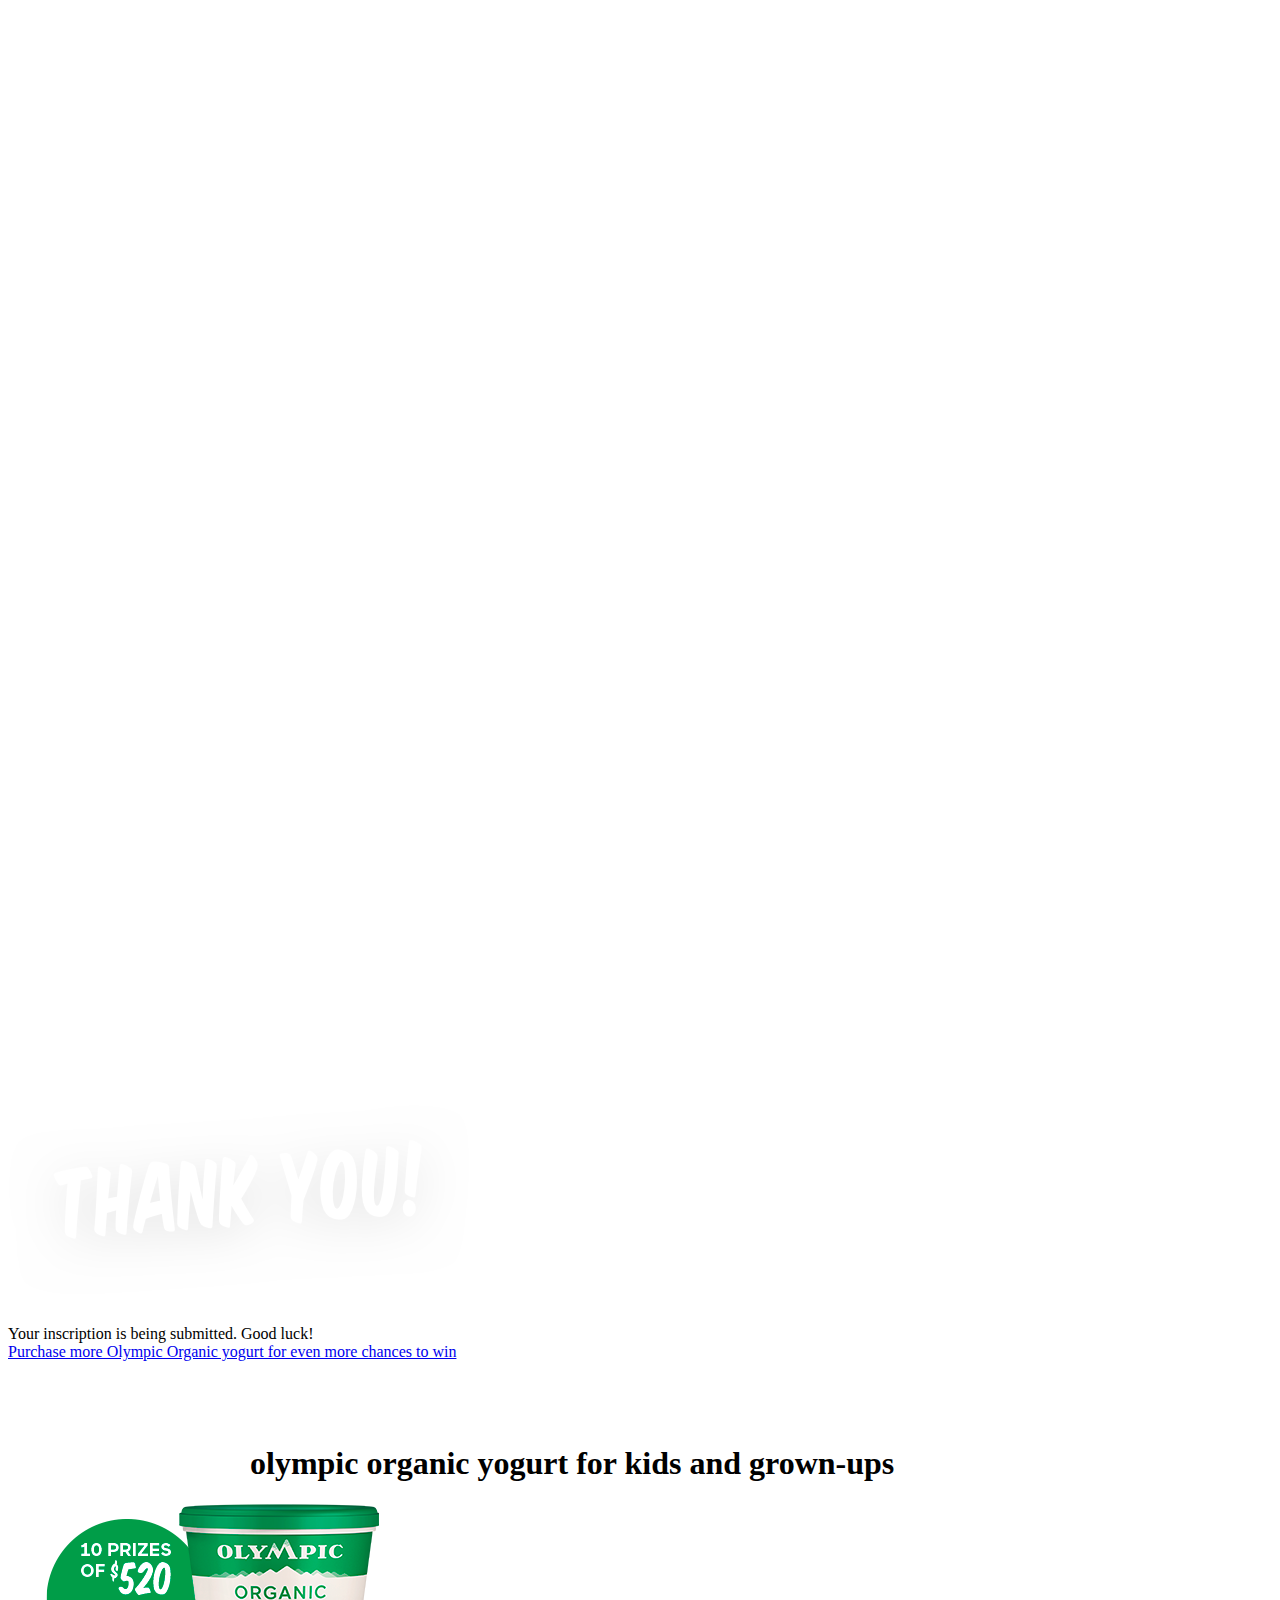
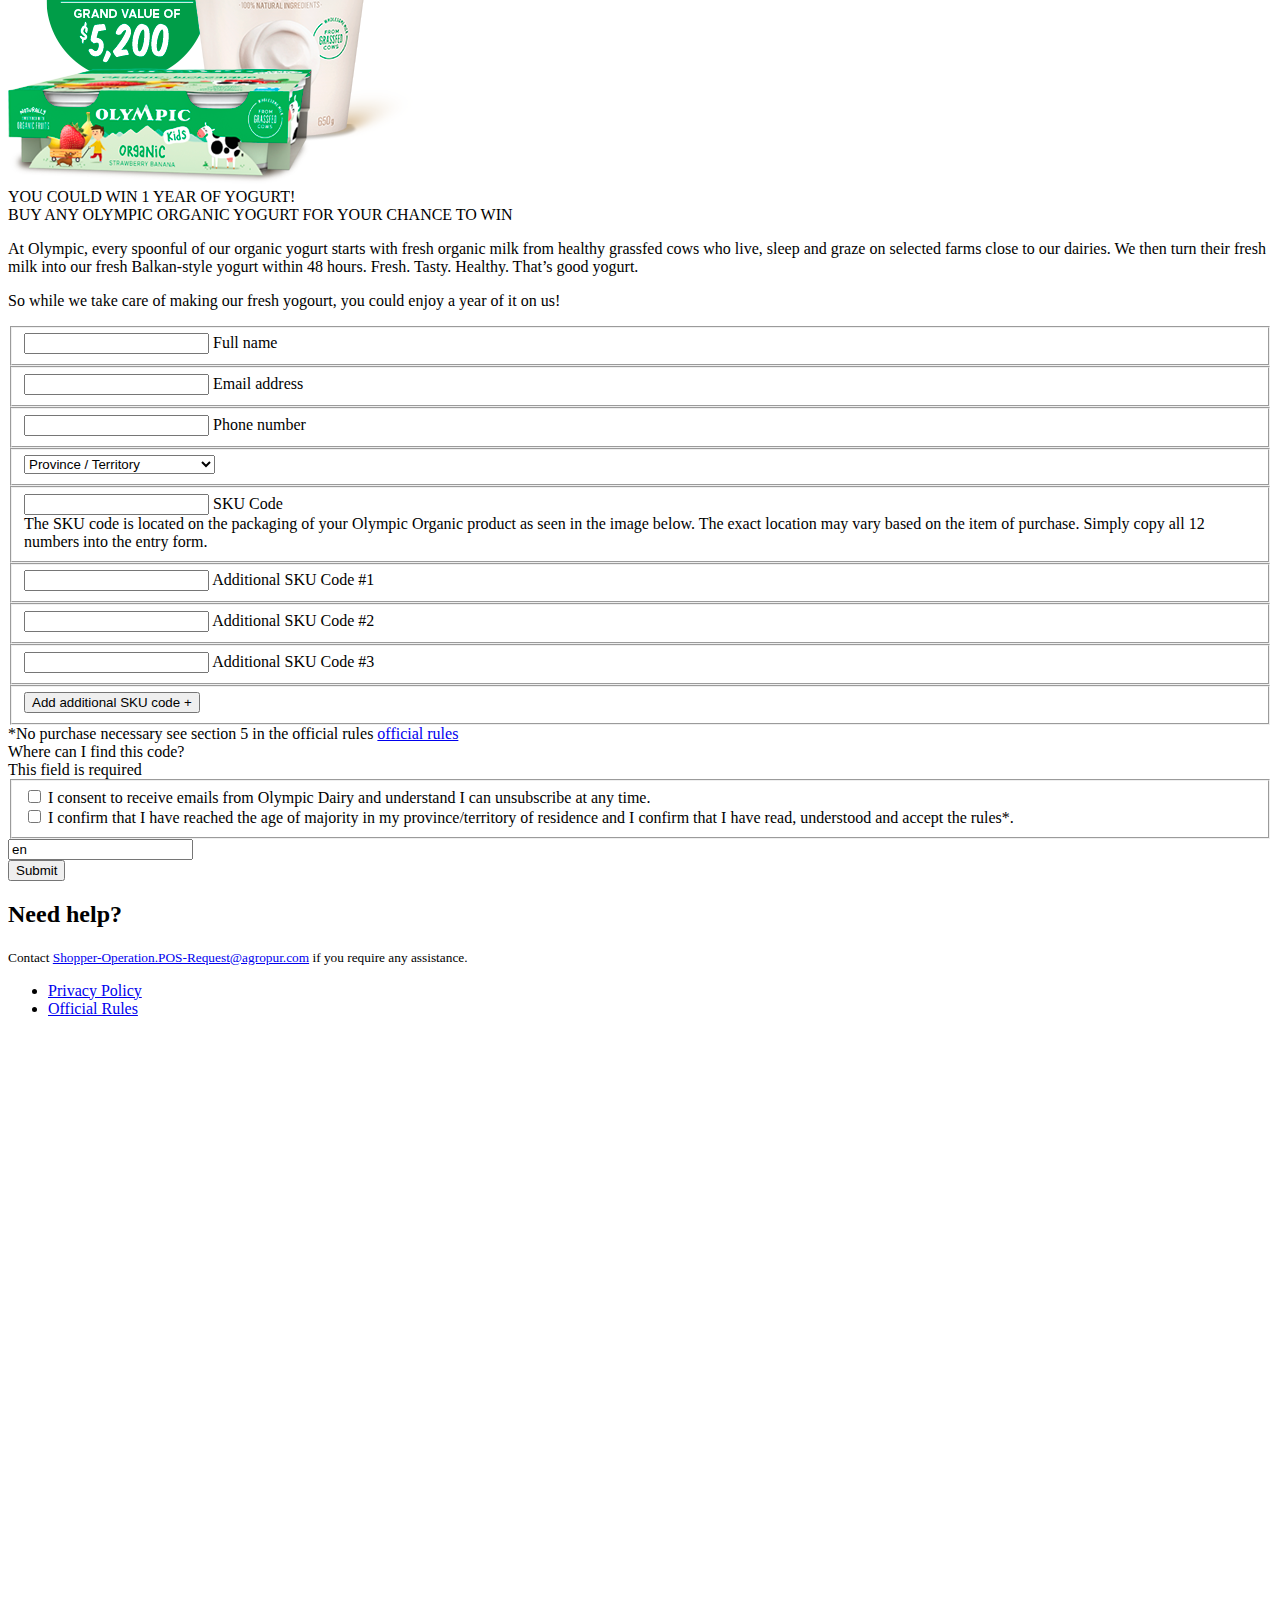
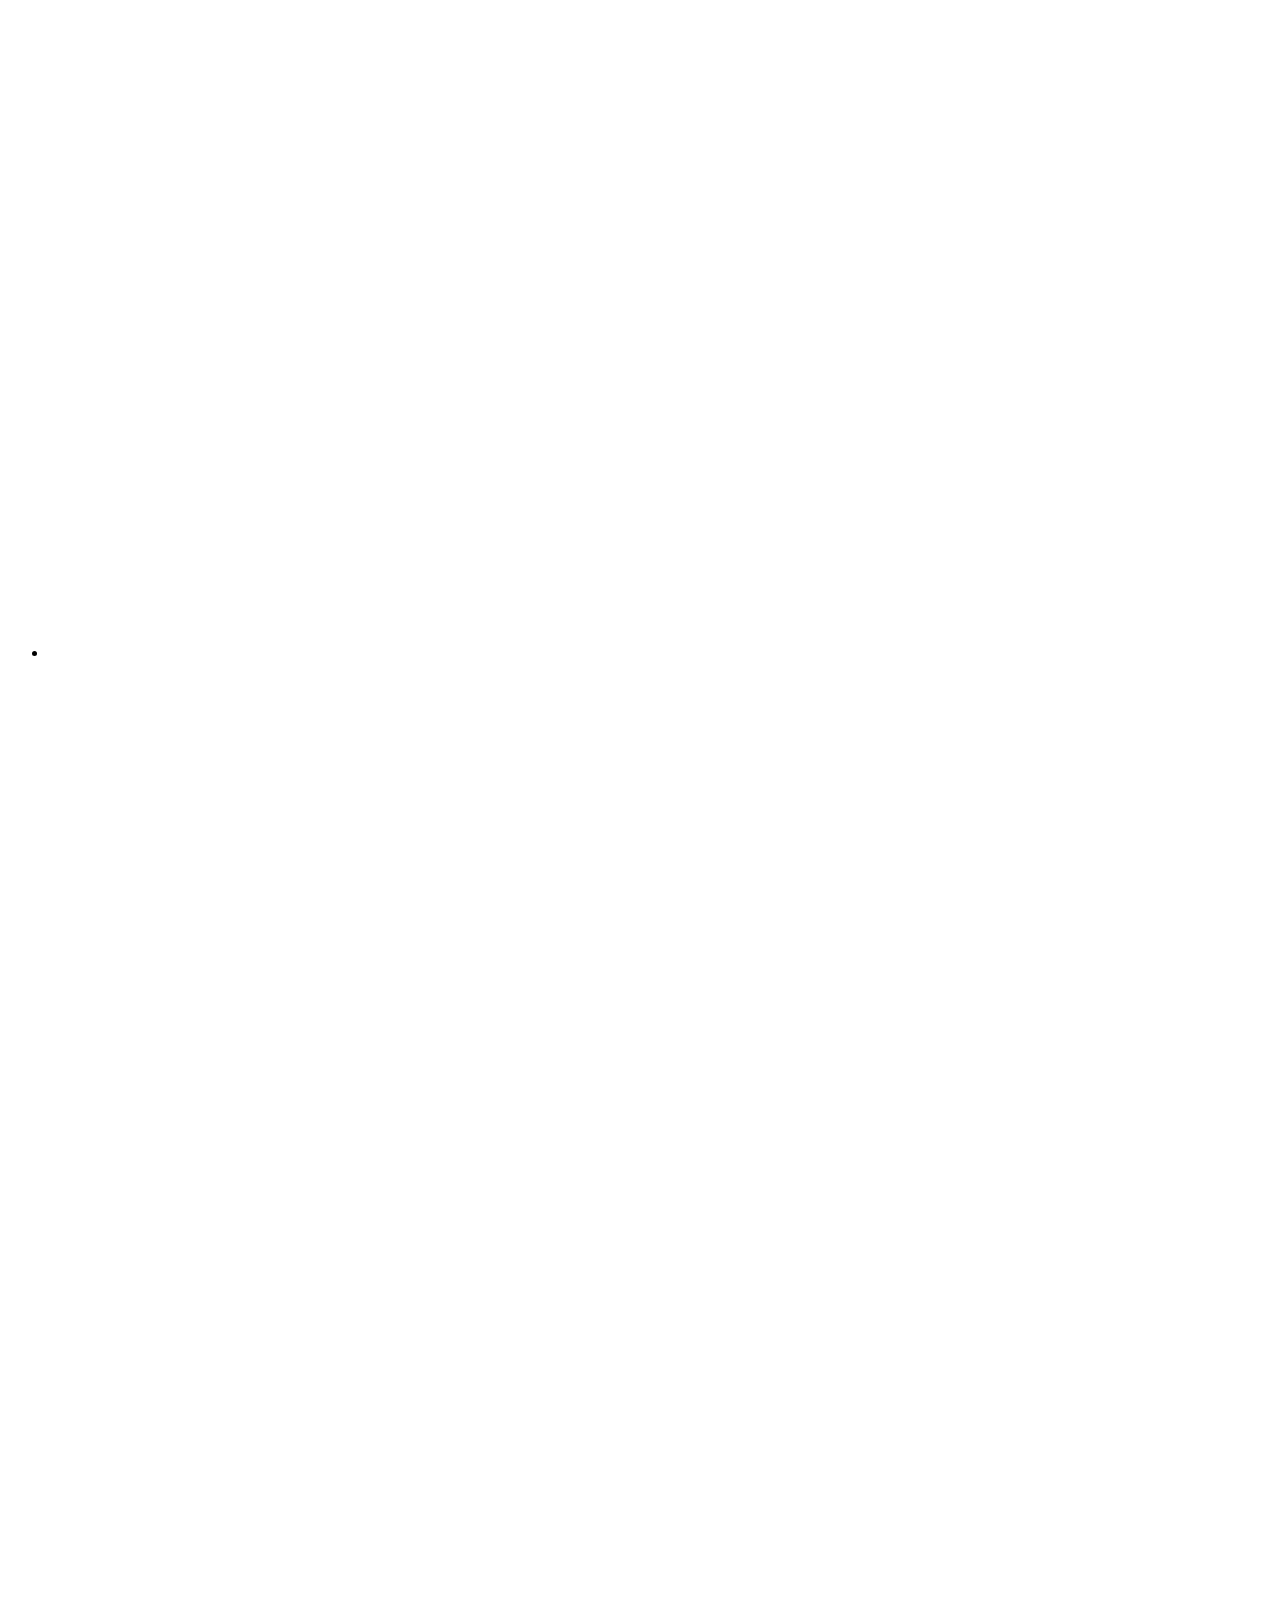
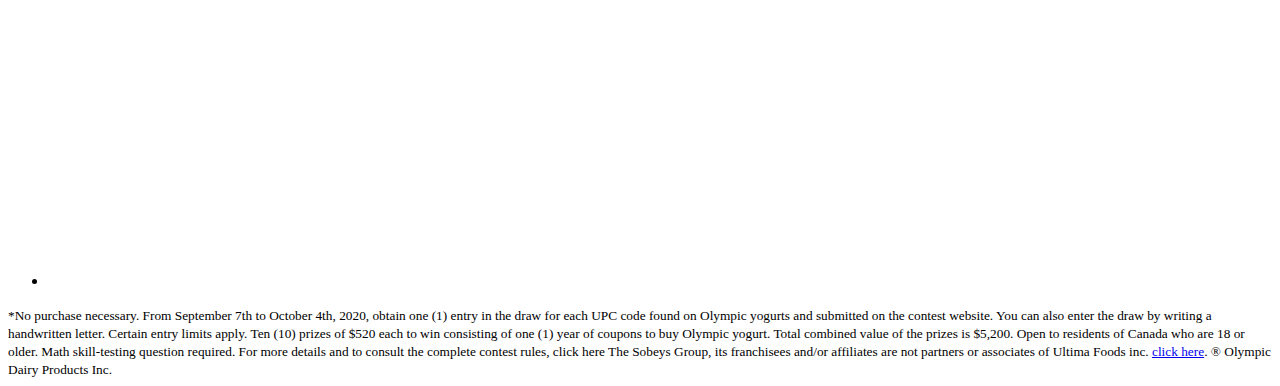
==== commit f0f3d908: "Update" ====
--- a/en/index.html
+++ b/en/index.html
@@ -24,8 +24,8 @@
   <meta property="og:site_name" content="Olympic Organic - Win 1 year of yogurt!"/>
   <meta name="twitter:card" content="summary" />
 
-  <link rel="stylesheet" href="../css/app.css"/>
-  <link rel="icon" type="image/x-icon" href="../img/favicon.ico?v2"/>
+  <link rel="stylesheet" href="./css/app.css"/>
+  <link rel="icon" type="image/x-icon" href="./img/favicon.ico?v2"/>
 
   
   
@@ -396,7 +396,7 @@
       class="help-message"
       data-toggle="tooltip"
       data-placement="bottom"
-      title="The SKU code is located on the packaging of your Olympic Organic product as seen in the image below.  The exact location may vary based on the item of purchase. Simply copy all 12 numbers into the entry form. <br><div class='text-center pt-3'><img src='../img/upc.png' /></span> "
+      title="The SKU code is located on the packaging of your Olympic Organic product as seen in the image below.  The exact location may vary based on the item of purchase. Simply copy all 12 numbers into the entry form. <br><div class='text-center pt-3'><img src='./img/upc.png' /></span> "
     >Where can I find this code?</div>
   </div>
   
@@ -570,7 +570,7 @@
 </footer>
 
 
-    <script src="../js/vendor.js"></script>
-    <script src="../js/app.js"></script>
+    <script src="./js/vendor.js"></script>
+    <script src="./js/app.js"></script>
   </body>
 </html>
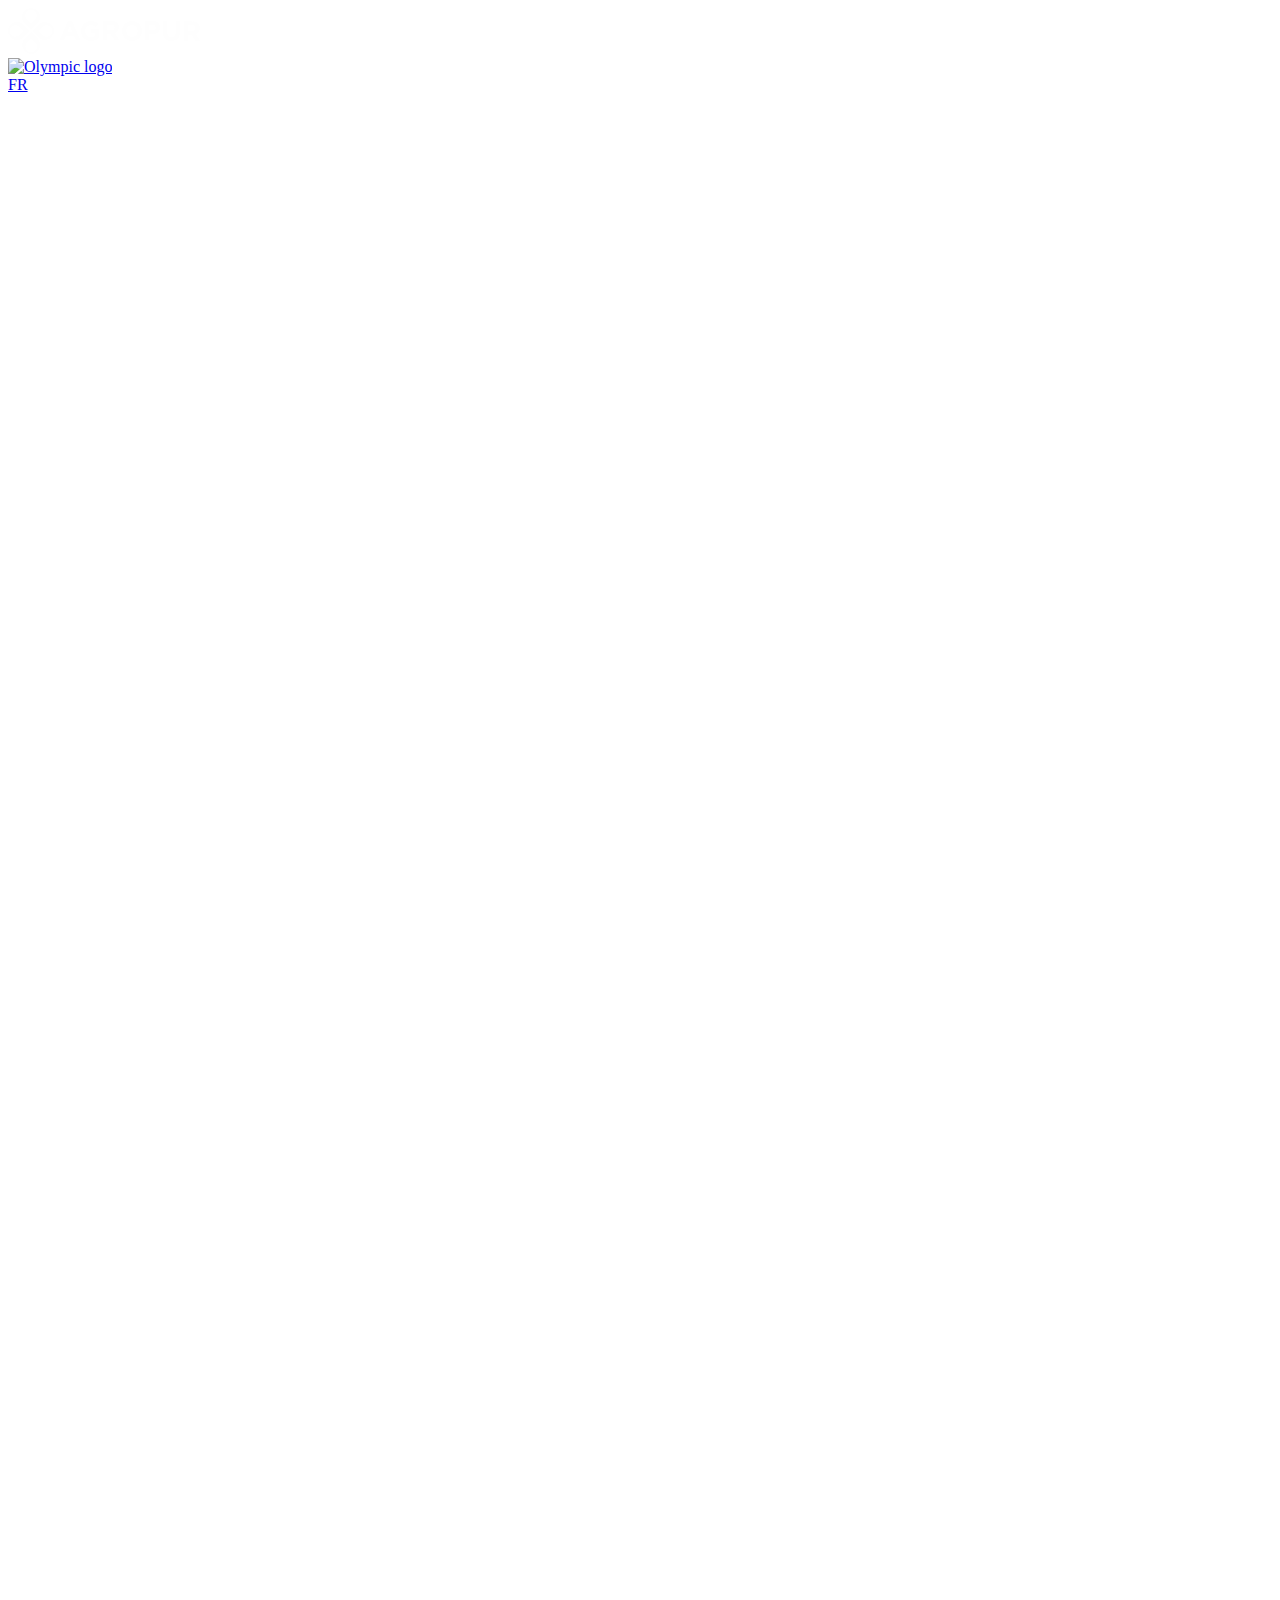
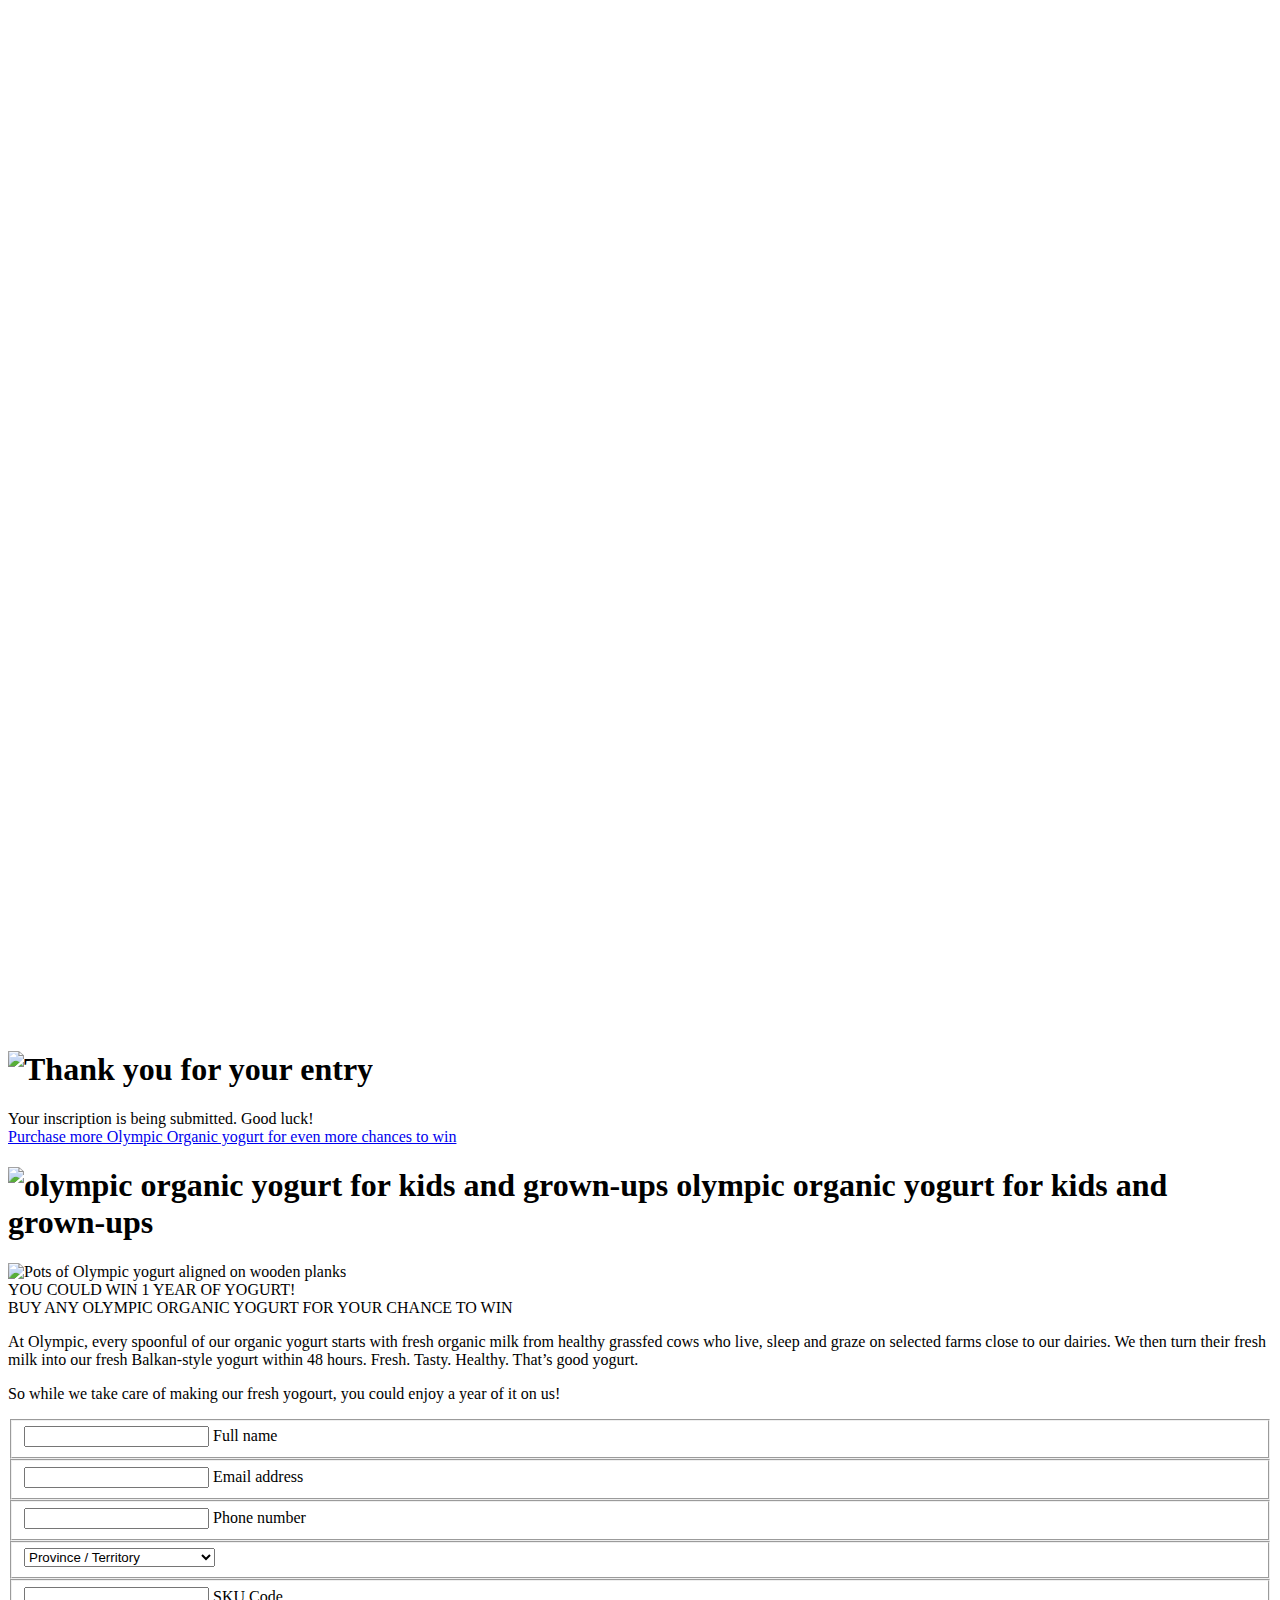
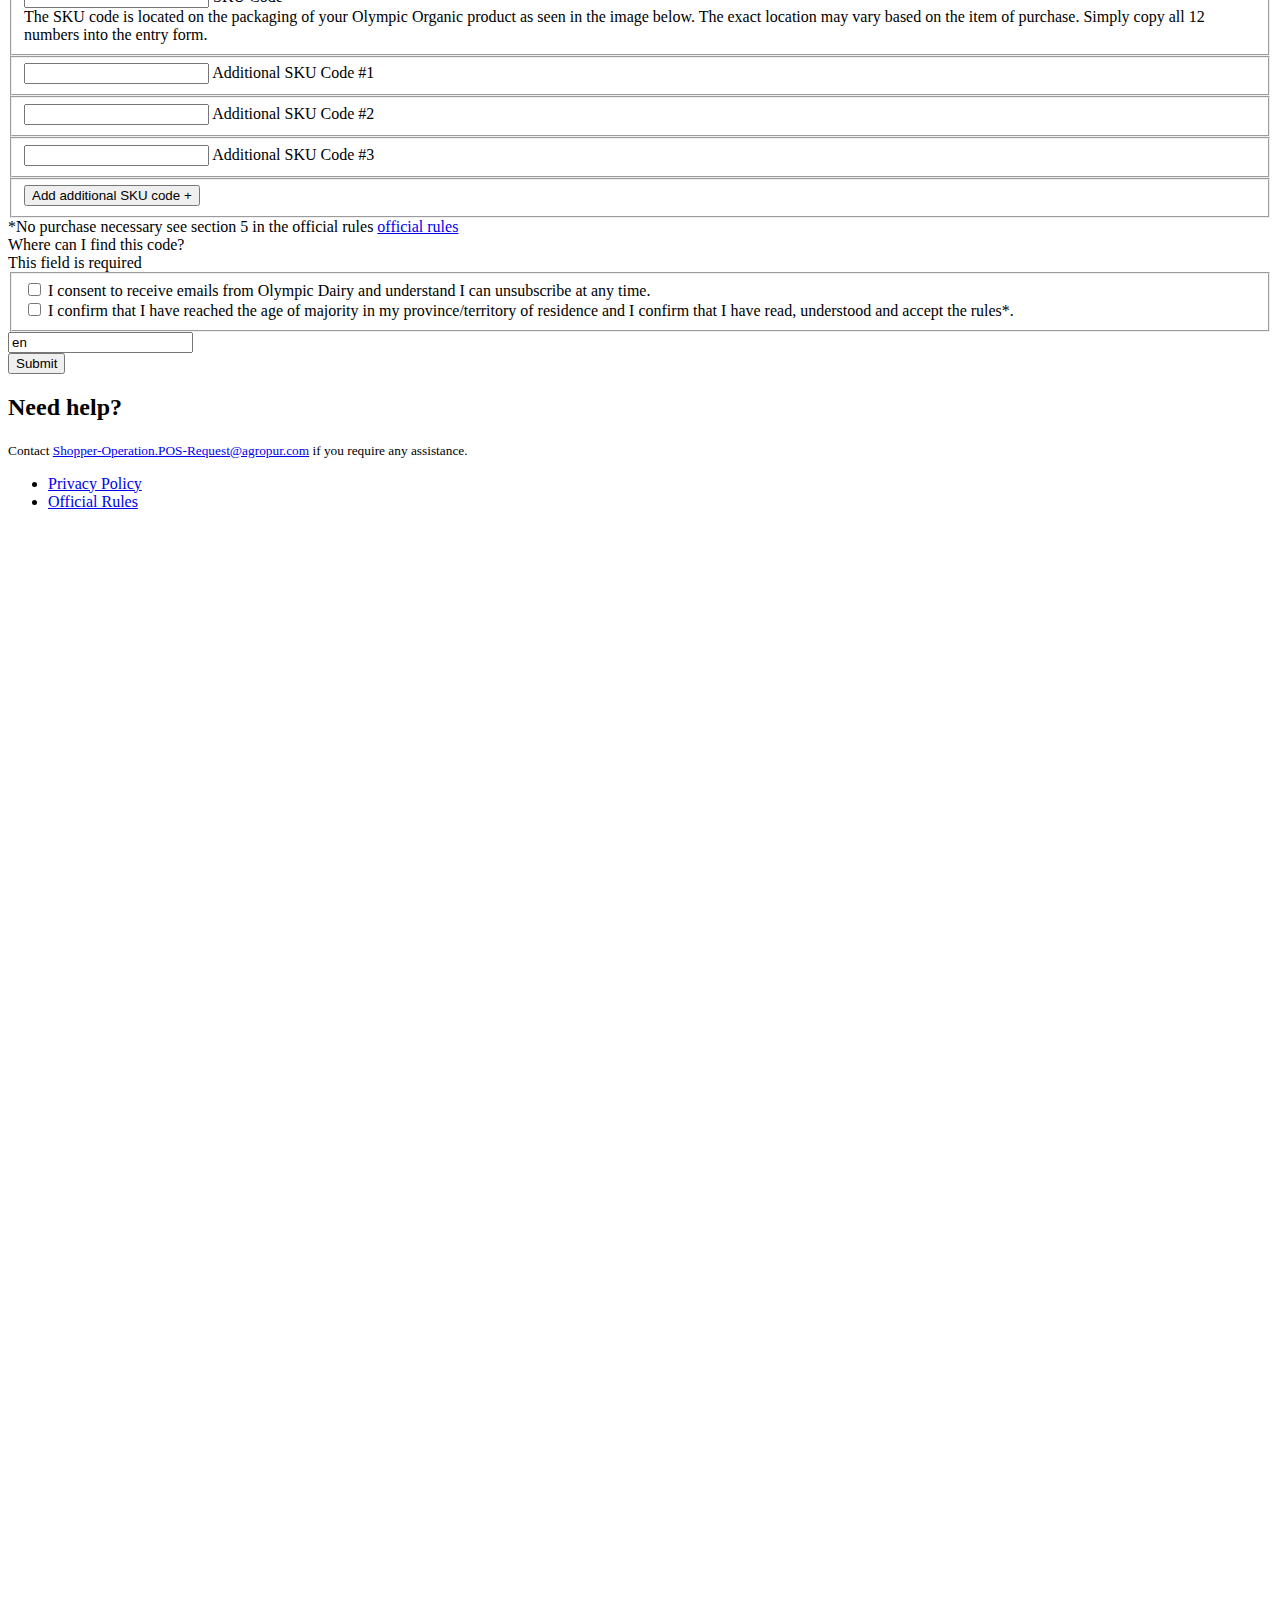
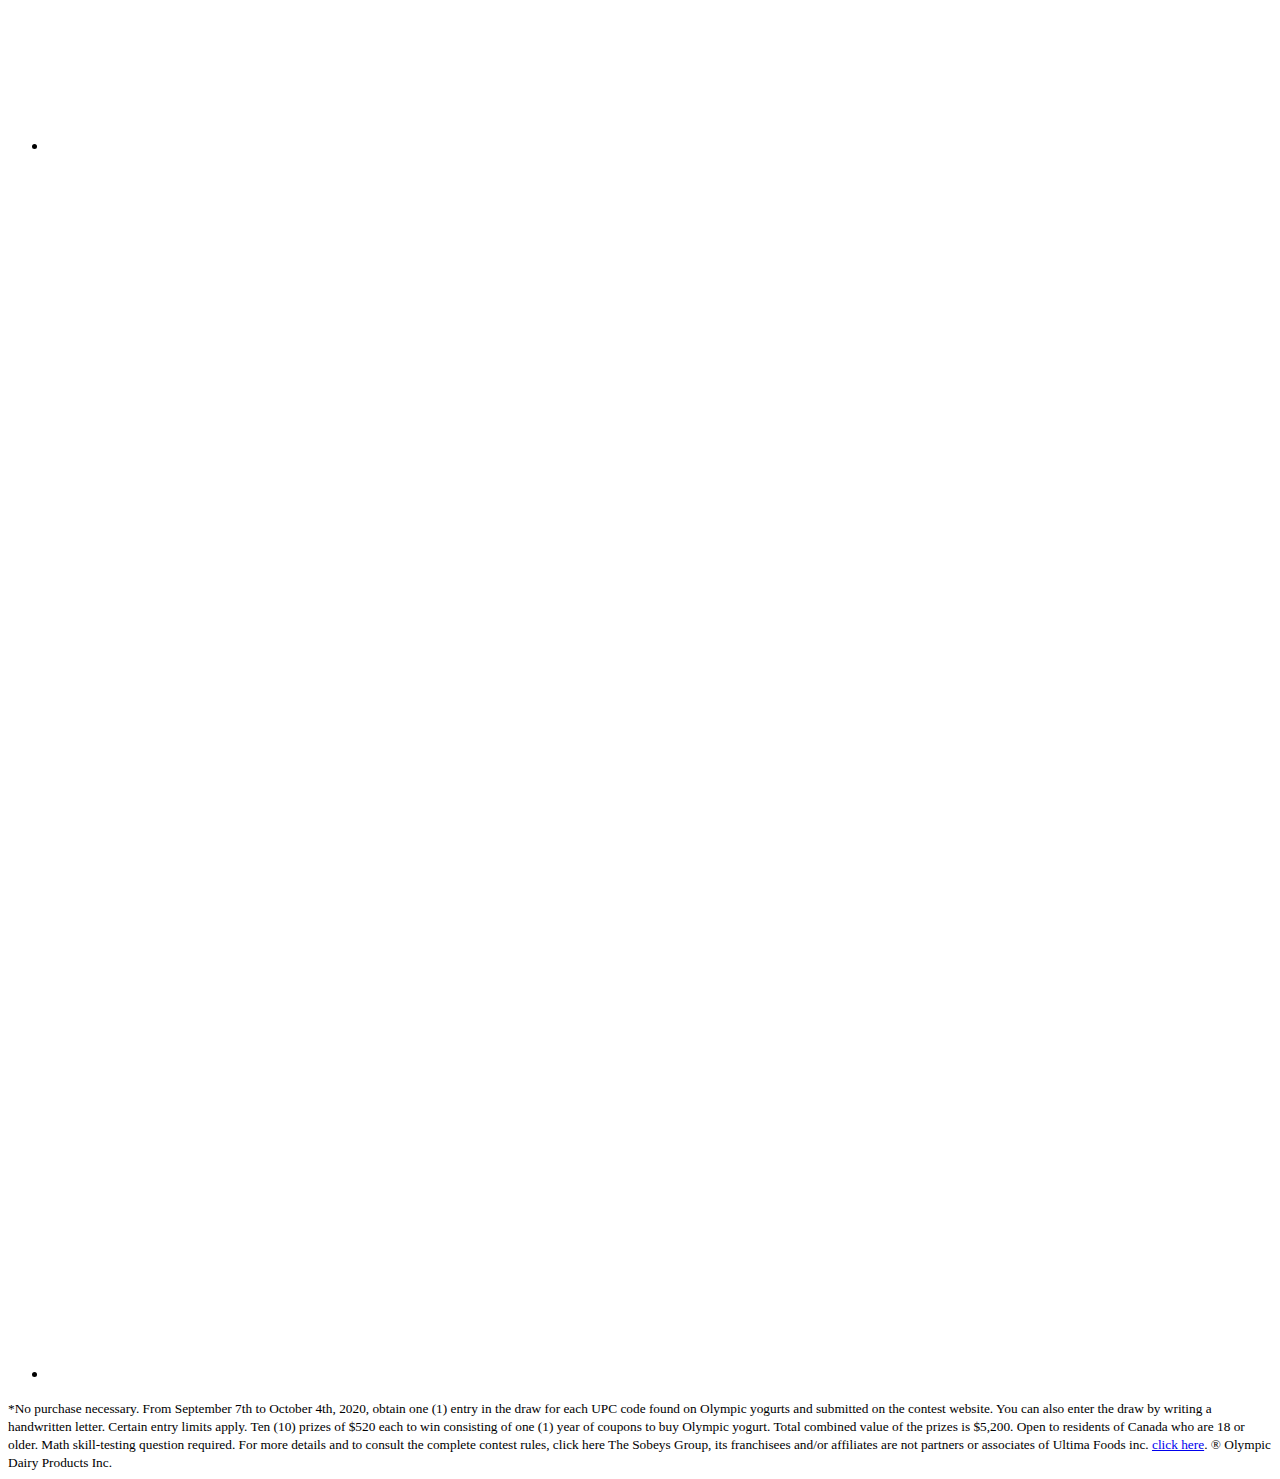
==== commit aaacb500: "Update" ====
--- a/en/index.html
+++ b/en/index.html
@@ -76,7 +76,7 @@
     <a href=" https://www.olympicdairy.com/home">
       <img
         class="hero-logo"
-        src="/img/logo-olympic.png"
+        src="./img/logo-olympic.png"
         alt="Olympic logo"
       >
     </a>
@@ -141,7 +141,7 @@
       <h1 class="confirmation-heading">
         <img
           class="thank-you-raster"
-          src="/img/hero-thank-you.png"
+          src="./img/hero-thank-you.png"
           alt="Thank you for your entry"
         />
       </h1>
@@ -165,7 +165,7 @@
       <h1 class="hero-heading">
         <img
           class="hero-heading-img"
-          src="/img/hero-banner-heading01.png"
+          src="./img/hero-banner-heading01.png"
           alt="olympic organic yogurt for kids and grown-ups"
         >
         <span>
@@ -176,7 +176,7 @@
     <div class="yogurt-pots-container">
       <img
         class="yogurt-pots"
-        src="/img/hero-banner-products02.png"
+        src="./img/hero-banner-products02.png"
         alt="Pots of Olympic yogurt aligned on wooden planks"
       />
       <div class="planks"></div>
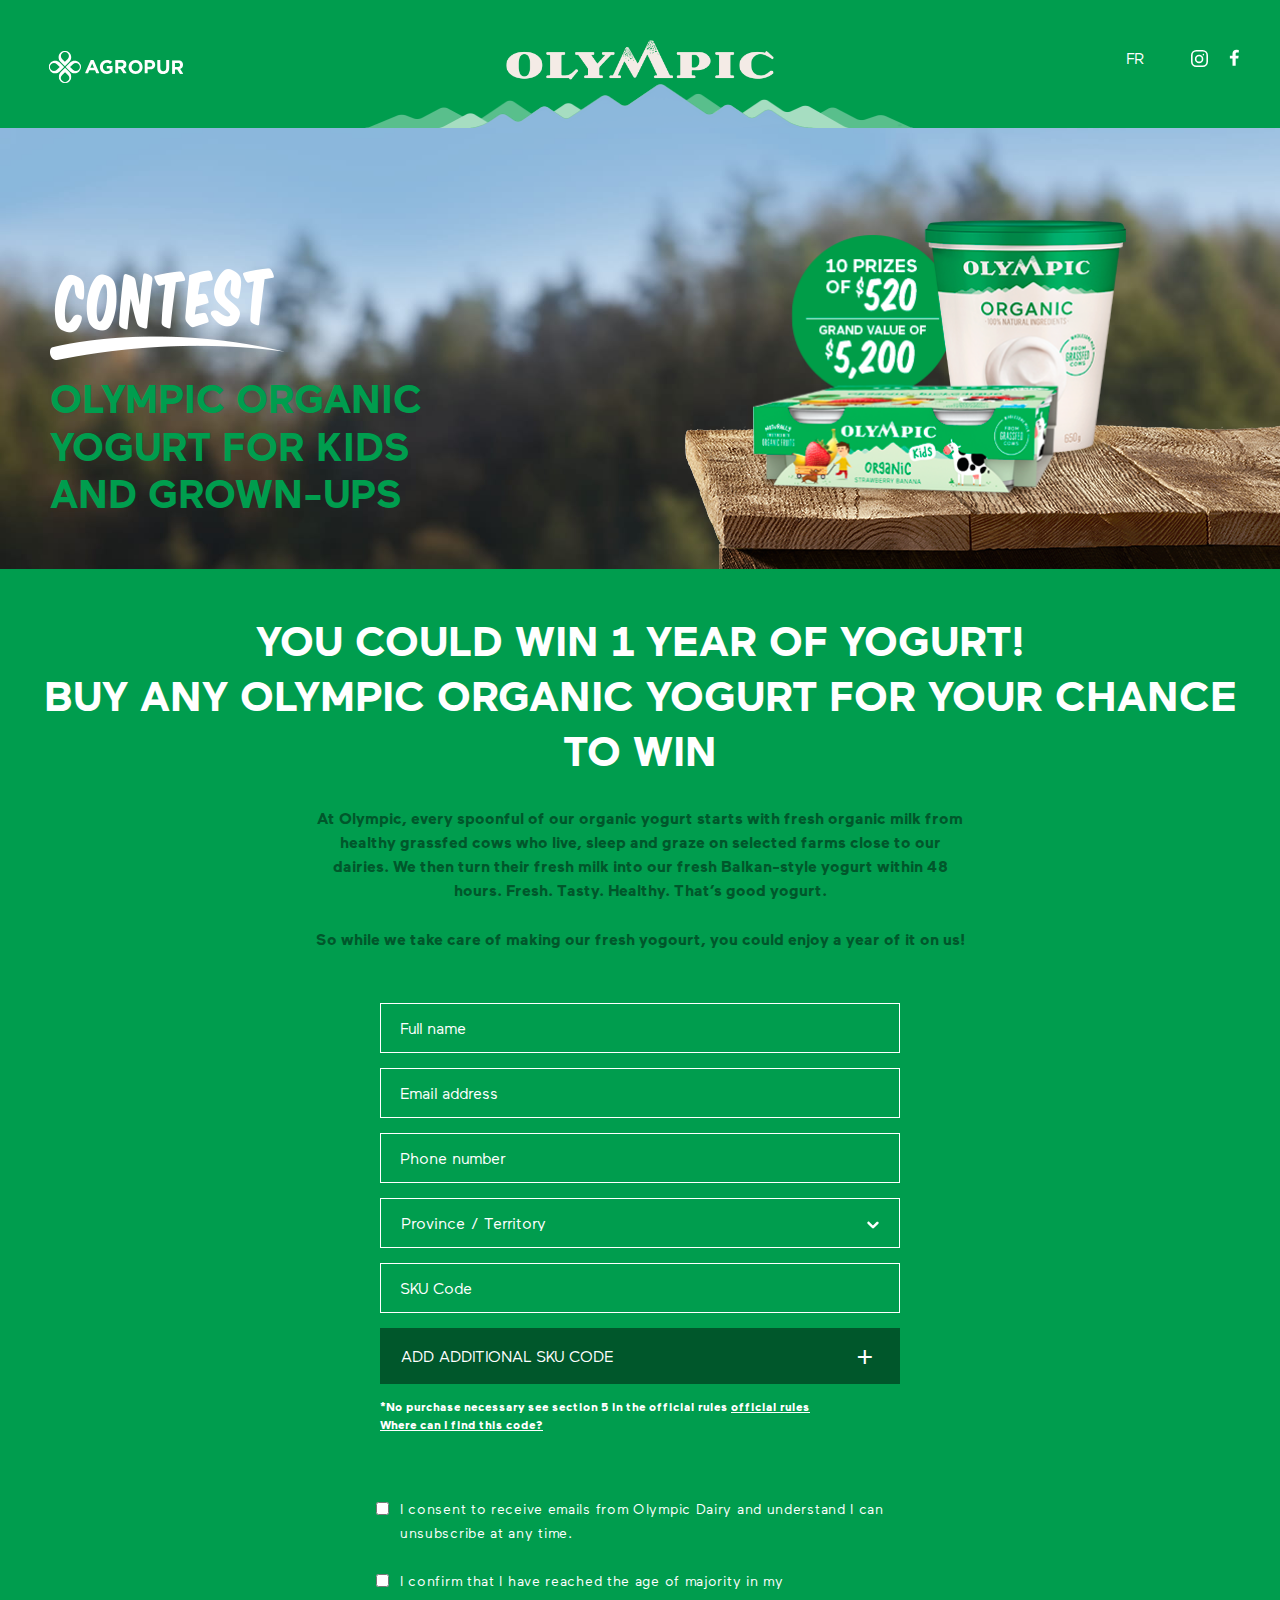
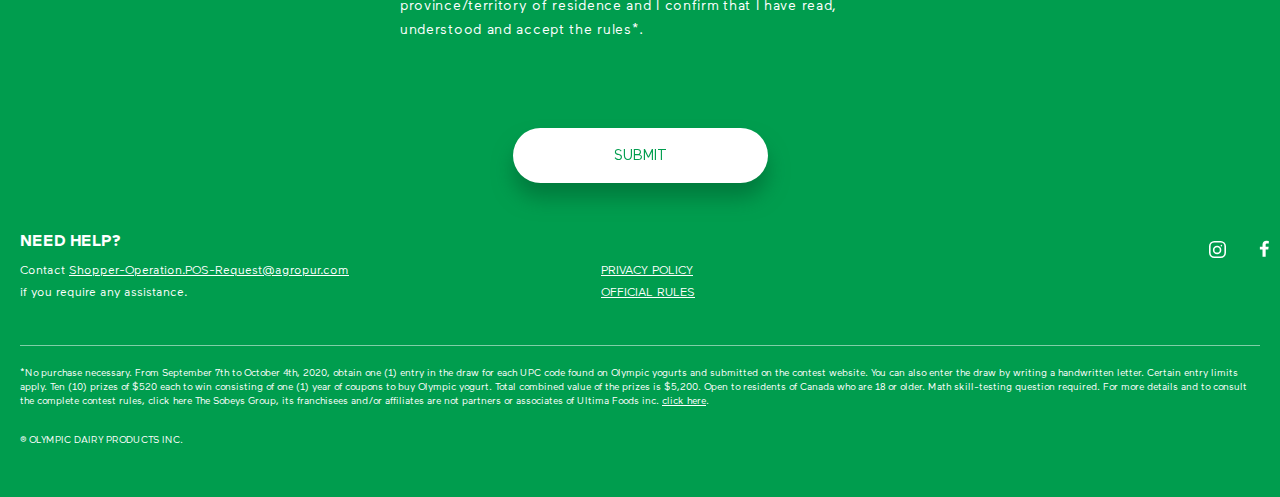
==== commit 35e159c0: "sad" ====
--- a/en/index.html
+++ b/en/index.html
@@ -24,8 +24,8 @@
   <meta property="og:site_name" content="Olympic Organic - Win 1 year of yogurt!"/>
   <meta name="twitter:card" content="summary" />
 
-  <link rel="stylesheet" href="./css/app.css"/>
-  <link rel="icon" type="image/x-icon" href="./img/favicon.ico?v2"/>
+  <link rel="stylesheet" href="../css/app.css"/>
+  <link rel="icon" type="image/x-icon" href="../img/favicon.ico?v2"/>
 
   
   
@@ -76,13 +76,13 @@
     <a href=" https://www.olympicdairy.com/home">
       <img
         class="hero-logo"
-        src="./img/logo-olympic.png"
+        src="../img/logo-olympic.png"
         alt="Olympic logo"
       >
     </a>
 
       <div class="hero-nav">
-        <a class="text-link" href="/fr">
+        <a class="text-link" href="../fr">
         FR
         </a>
         <a
@@ -141,7 +141,7 @@
       <h1 class="confirmation-heading">
         <img
           class="thank-you-raster"
-          src="./img/hero-thank-you.png"
+          src="../img/hero-thank-you.png"
           alt="Thank you for your entry"
         />
       </h1>
@@ -165,7 +165,7 @@
       <h1 class="hero-heading">
         <img
           class="hero-heading-img"
-          src="./img/hero-banner-heading01.png"
+          src="../img/hero-banner-heading01.png"
           alt="olympic organic yogurt for kids and grown-ups"
         >
         <span>
@@ -176,7 +176,7 @@
     <div class="yogurt-pots-container">
       <img
         class="yogurt-pots"
-        src="./img/hero-banner-products02.png"
+        src="../img/hero-banner-products02.png"
         alt="Pots of Olympic yogurt aligned on wooden planks"
       />
       <div class="planks"></div>
@@ -396,7 +396,7 @@
       class="help-message"
       data-toggle="tooltip"
       data-placement="bottom"
-      title="The SKU code is located on the packaging of your Olympic Organic product as seen in the image below.  The exact location may vary based on the item of purchase. Simply copy all 12 numbers into the entry form. <br><div class='text-center pt-3'><img src='./img/upc.png' /></span> "
+      title="The SKU code is located on the packaging of your Olympic Organic product as seen in the image below.  The exact location may vary based on the item of purchase. Simply copy all 12 numbers into the entry form. <br><div class='text-center pt-3'><img src='../img/upc.png' /></span> "
     >Where can I find this code?</div>
   </div>
   
@@ -570,7 +570,7 @@
 </footer>
 
 
-    <script src="./js/vendor.js"></script>
-    <script src="./js/app.js"></script>
+    <script src="../js/vendor.js"></script>
+    <script src="../js/app.js"></script>
   </body>
 </html>
